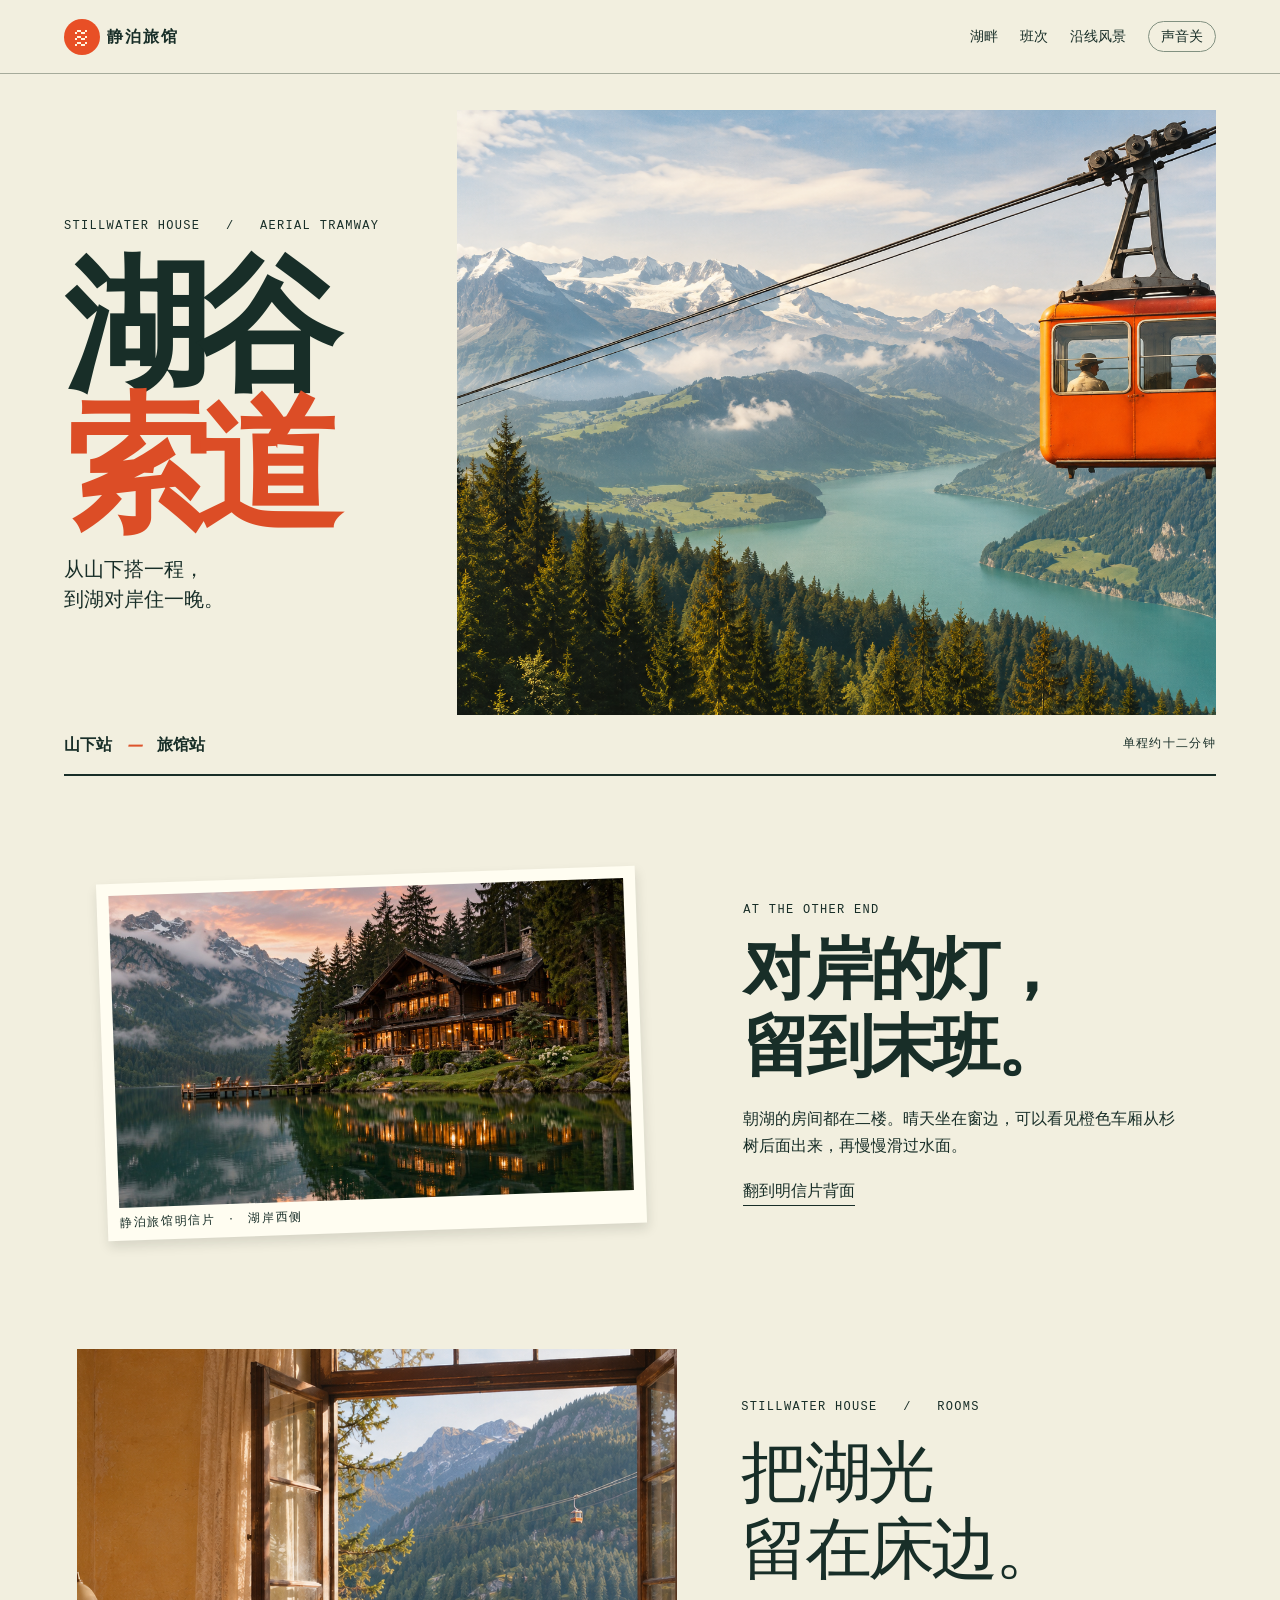
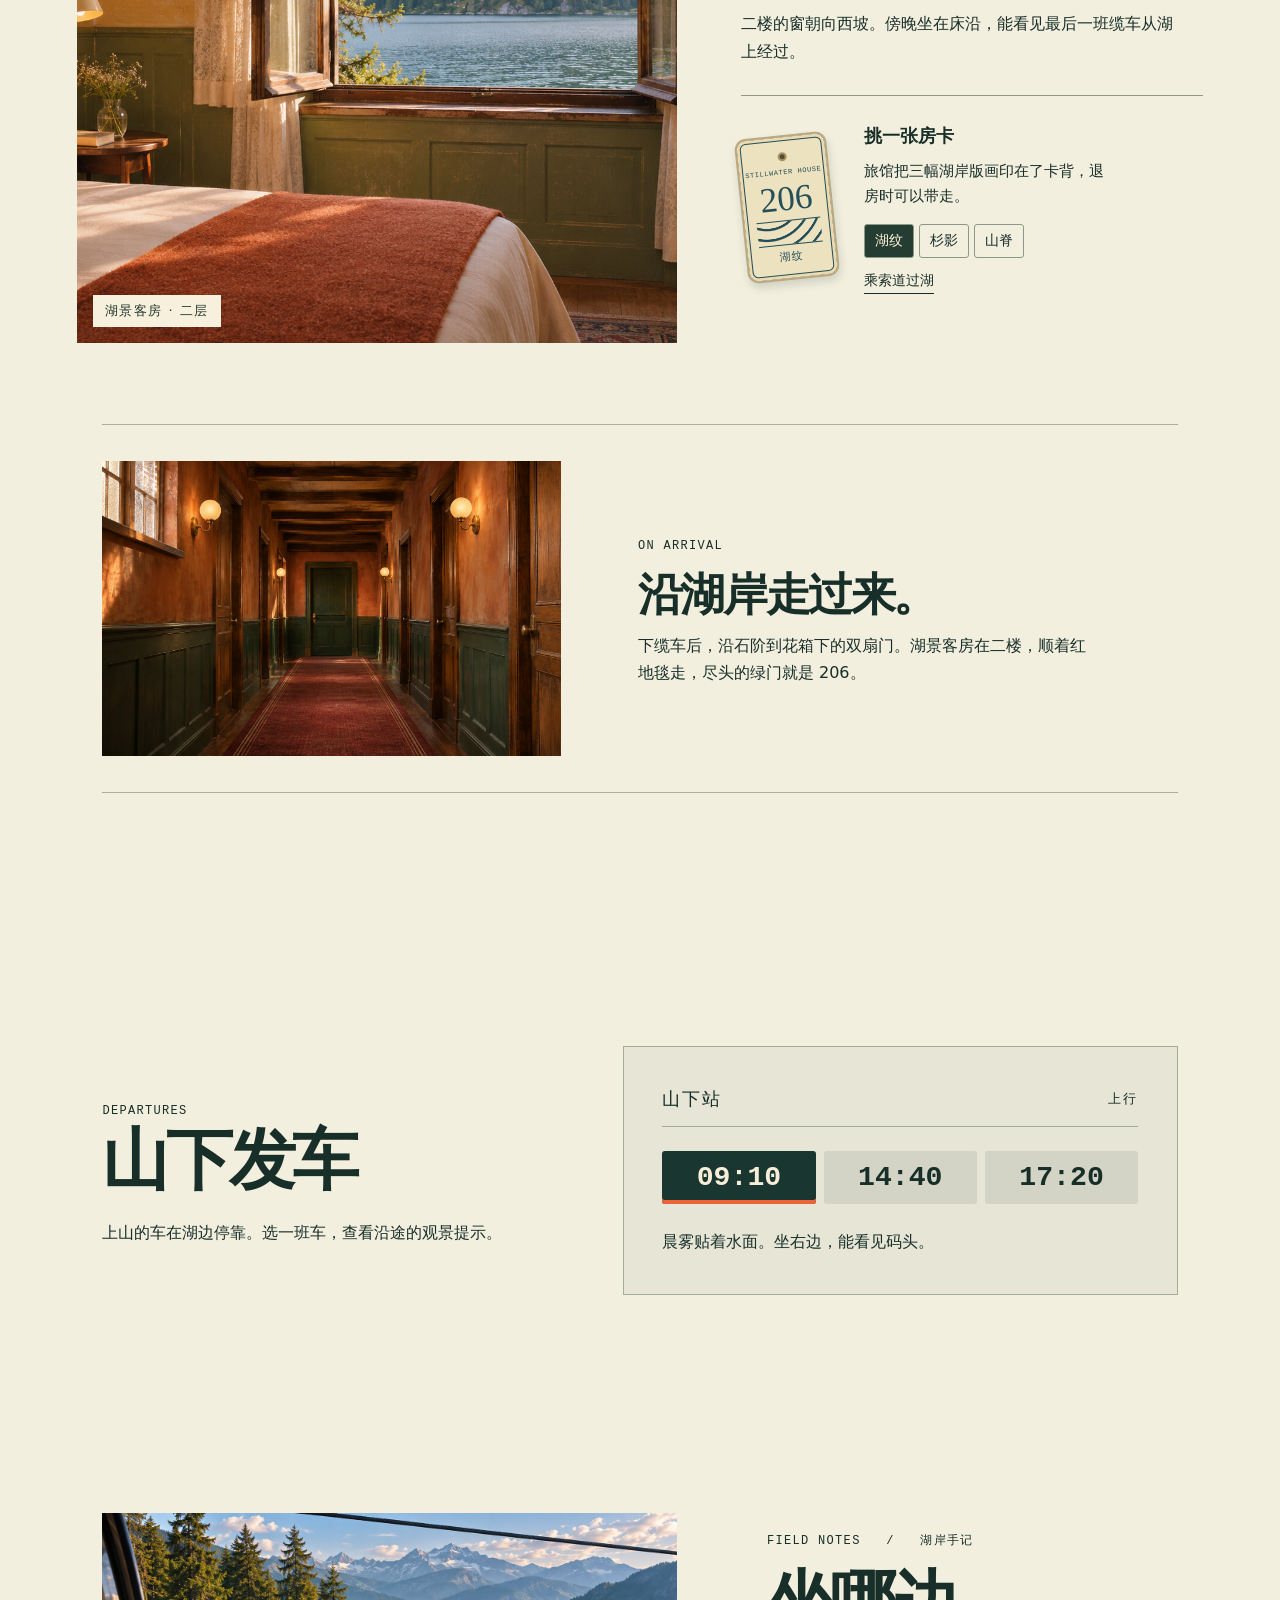
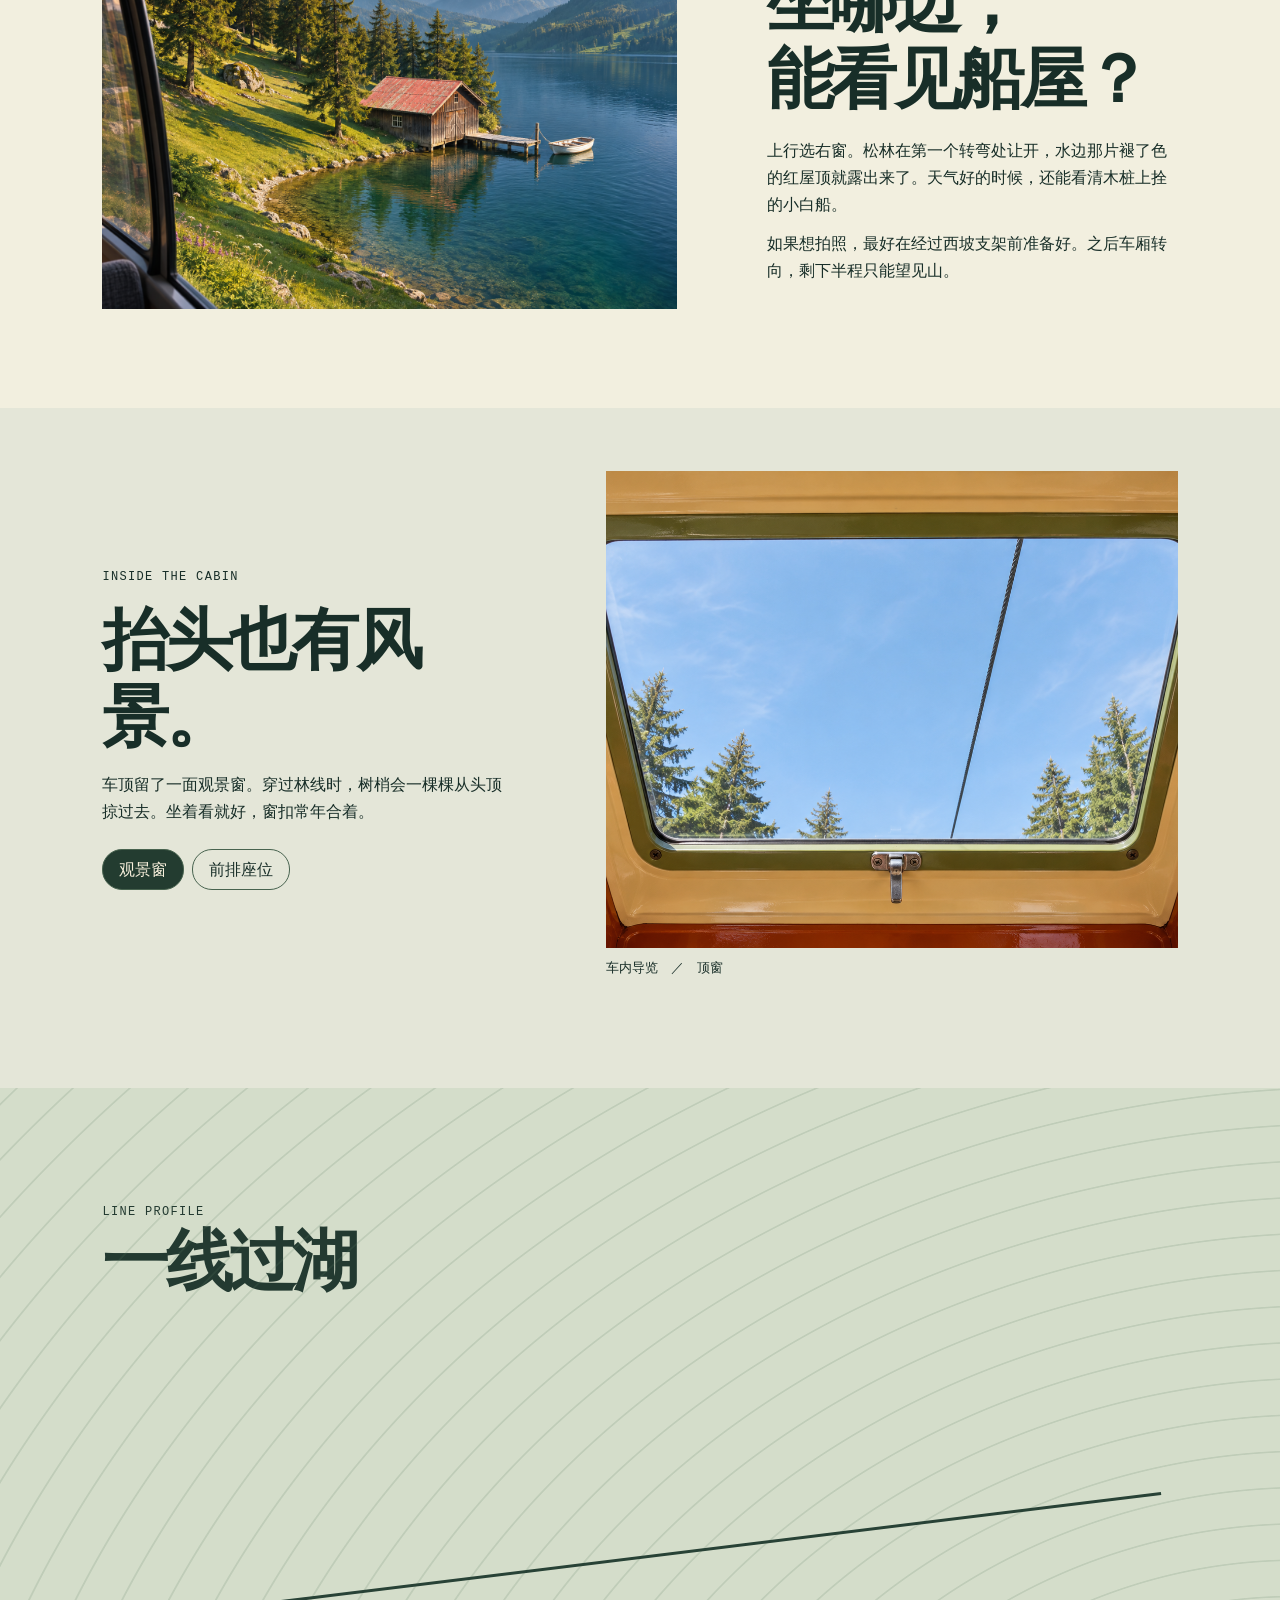
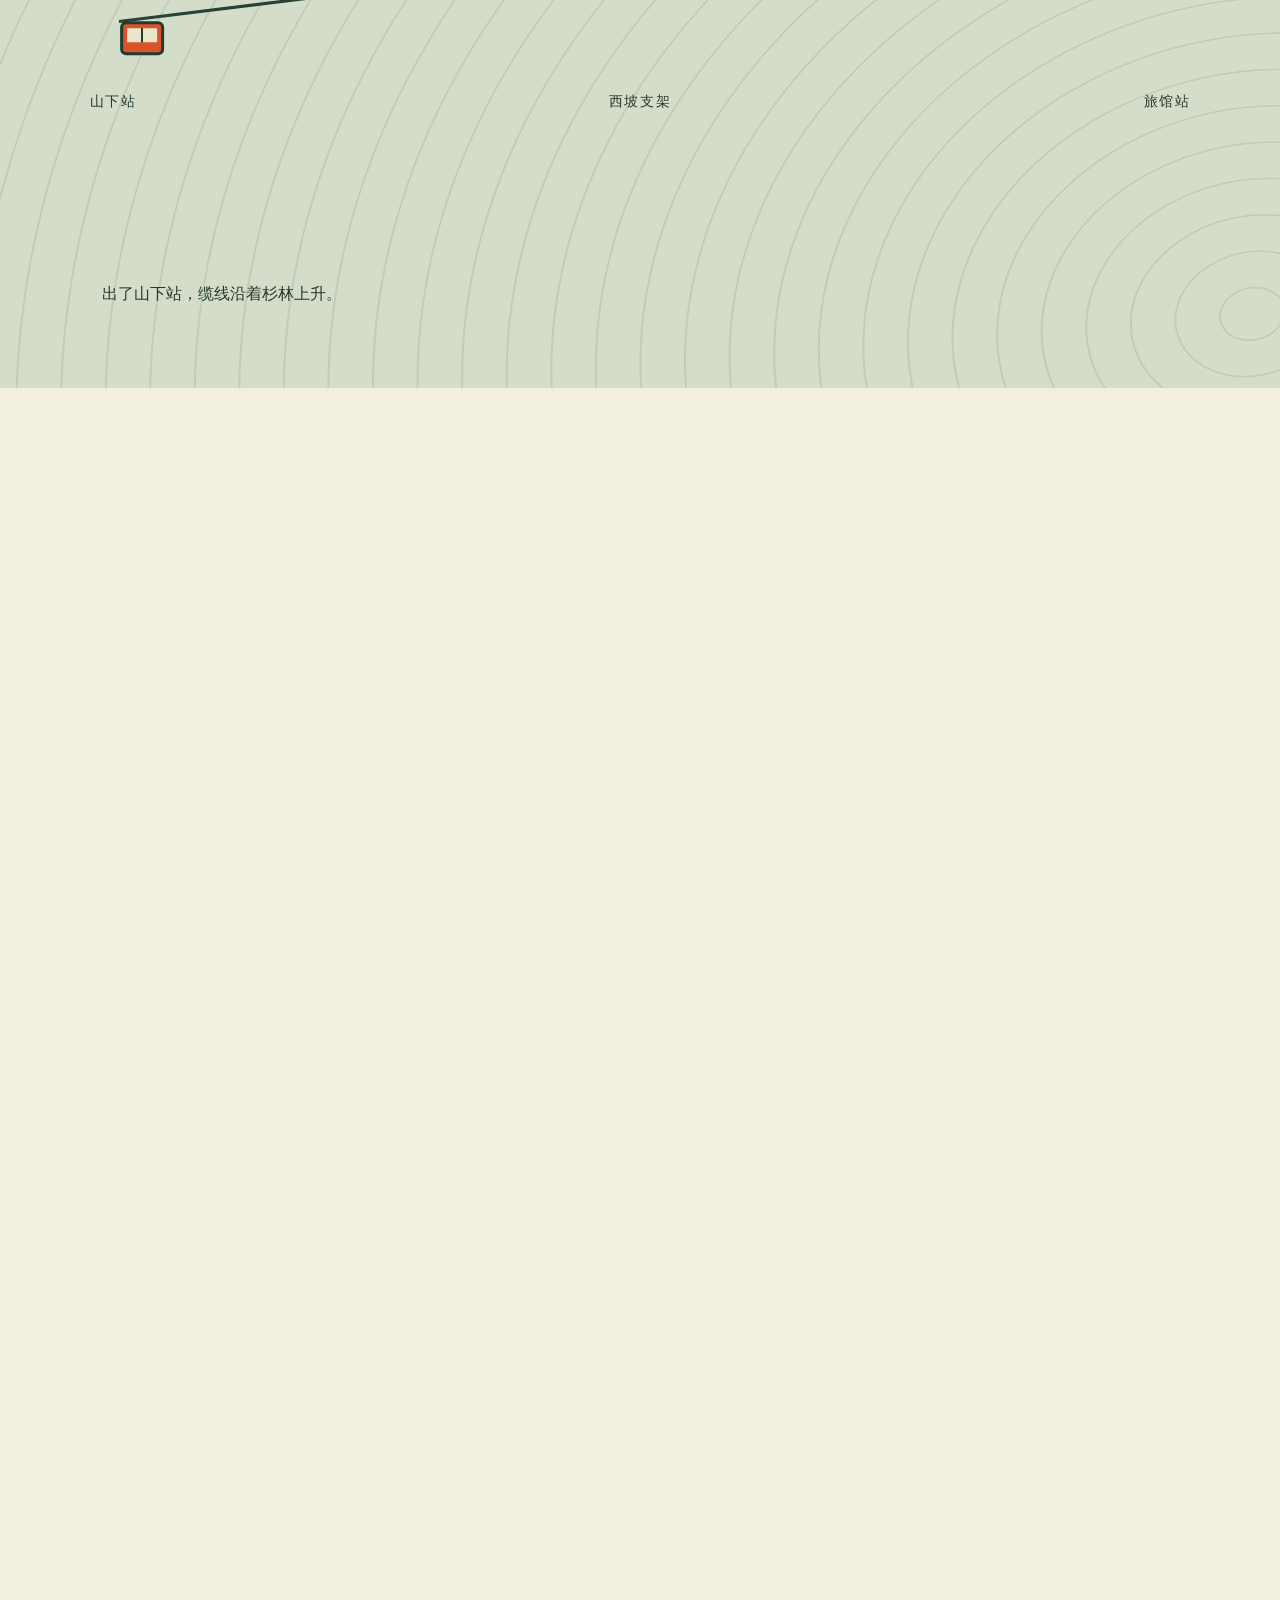
==== index.html @ c662f55e "Walk from the tram to the lakeside porch and through three versions of the lake wing" ====
<!doctype html><html lang="zh-CN"><head><meta charset="utf-8"><meta name="viewport" content="width=device-width,initial-scale=1"><meta name="theme-color" content="#f2efdf"><title>静泊旅馆 · 湖谷索道</title><link rel="stylesheet" href="tram.css?v=arrival-walk"></head><body id="top" data-print="lake">
<header><a class="logo" href="#top"><span class="mark" aria-hidden="true">≋</span> 静泊旅馆</a><nav><a href="#lakeside">湖畔</a><a href="#service">班次</a><a href="#route">沿线风景</a><button id="sound" aria-pressed="false">声音关</button></nav></header>
<main><section class="poster"><div class="postertext"><small>STILLWATER HOUSE &nbsp; / &nbsp; AERIAL TRAMWAY</small><h1>湖谷<br><i>索道</i></h1><p>从山下搭一程，<br>到湖对岸住一晚。</p></div><figure><img src="ridge.png" alt="橙色缆车越过山林和湖面"></figure><div class="posterfoot"><b>山下站 <em>—</em> 旅馆站</b><span>单程约十二分钟</span></div></section>
<section id="lakeside" class="brochure"><figure><img src="lodge.jpg" alt="湖面映着旅馆的灯光"><figcaption>静泊旅馆明信片　·　湖岸西侧</figcaption></figure><div><small>AT THE OTHER END</small><h2>对岸的灯，<br>留到末班。</h2><p>朝湖的房间都在二楼。晴天坐在窗边，可以看见橙色车厢从杉树后面出来，再慢慢滑过水面。</p><button id="turn" aria-expanded="false">翻到明信片背面</button><div id="postback" hidden>沿湖这一面共有七扇窗。最右边那一扇是楼梯间，整夜亮灯。</div></div></section><section class="rooms" id="rooms" aria-labelledby="room-title">
  <div class="room-plate"><img src="lake-room.png" loading="lazy" width="1672" height="941" alt="二楼湖景客房，床边一盏铜灯，窗外正好能看见索道"><div class="plate-credit">湖景客房 · 二层</div></div>
  <div class="room-leaf"><small>STILLWATER HOUSE &nbsp; / &nbsp; ROOMS</small><h2 id="room-title">把湖光<br>留在床边。</h2>
  <p>二楼的窗朝向西坡。傍晚坐在床沿，能看见最后一班缆车从湖上经过。</p>
  <div class="key-sampler"><div class="room-key" aria-hidden="true"><i class="eyelet"></i><span>STILLWATER HOUSE</span><b>206</b><i class="key-print"></i><em data-key-name>湖纹</em></div><div class="key-controls"><h3>挑一张房卡</h3><p>旅馆把三幅湖岸版画印在了卡背，退房时可以带走。</p>
  <div class="print-picks" role="group" aria-label="房卡版画"><button data-print="lake" aria-pressed="true">湖纹</button><button data-print="pine" aria-pressed="false">杉影</button><button data-print="ridge" aria-pressed="false">山脊</button></div><a class="ride-again" href="#route">乘索道过湖</a></div></div></div>
</section>
<aside class="arrival-guide" aria-label="抵达指引"><figure><img src="landing-day.png" width="1672" height="941" alt="湖翼二层的红地毯与走廊尽头的绿门" loading="lazy"></figure><div><small>ON ARRIVAL</small><h2>沿湖岸走过来。</h2><p>下缆车后，沿石阶到花箱下的双扇门。湖景客房在二楼，顺着红地毯走，尽头的绿门就是 206。</p></div></aside><section class="service" id="service"><div class="sectiontitle"><small>DEPARTURES</small><h2>山下发车</h2><p>上山的车在湖边停靠。选一班车，查看沿途的观景提示。</p></div><div class="board"><div class="boardtop">山下站 <span>上行</span></div><div class="times" role="group" aria-label="班次"><button aria-pressed="true">09:10</button><button aria-pressed="false">14:40</button><button aria-pressed="false">17:20</button></div><p id="weather" aria-live="polite">晨雾贴着水面。坐右边，能看见码头。</p></div></section>
<section class="fieldguide"><div class="guidepic"><img src="boathouse.png" alt="红顶船屋旁拴着一条白色划艇"></div><div><small>FIELD NOTES &nbsp; / &nbsp; 湖岸手记</small><h2>坐哪边，<br>能看见船屋？</h2><p>上行选右窗。松林在第一个转弯处让开，水边那片褪了色的红屋顶就露出来了。天气好的时候，还能看清木桩上拴的小白船。</p><p>如果想拍照，最好在经过西坡支架前准备好。之后车厢转向，剩下半程只能望见山。</p></div></section><section class="seat-guide" aria-labelledby="seat-title"><div class="seat-copy"><small>INSIDE THE CABIN</small><h2 id="seat-title">抬头也有风景。</h2><p>车顶留了一面观景窗。穿过林线时，树梢会一棵棵从头顶掠过去。坐着看就好，窗扣常年合着。</p><div class="seat-picks" role="group" aria-label="车厢视角"><button type="button" aria-pressed="true">观景窗</button><button type="button" aria-pressed="false">前排座位</button></div></div><figure><img id="seat-view" src="skylight.png" alt="从座位仰望观景窗，窗外是天光与树梢"><figcaption id="seat-caption">车内导览　／　顶窗</figcaption></figure></section><div class="journey" id="route"><div class="journey-stage"><section class="map"><div class="mapscreen"><div class="maptitle"><small>LINE PROFILE</small><h2>一线过湖</h2></div><div class="contours" aria-hidden="true"></div><div class="track" aria-hidden="true"><b class="car"><i></i></b><b class="car echo"><i></i></b></div><div class="stops"><span>山下站</span><span>西坡支架</span><span>旅馆站</span></div><p id="map-note">出了山下站，缆线沿着杉林上升。</p></div></section>
<section class="ride"><div class="ride-screen"><div class="ride-image"></div><div class="pane-lake" aria-hidden="true"></div><div class="ride-border"></div><div class="label"><small id="ride-en">WEST SLOPE</small><p id="ride-cn">西坡 · 车窗朝北</p></div></div></section>
<section class="shorepass"><div class="shore-screen"><div class="shore-photo"></div><div class="pillar" aria-hidden="true"></div><div class="window-edge"></div><div class="label"><small id="shore-marker">WEST PYLON　/　西坡支架</small><p id="shore-label">右窗 · 湖岸</p></div></div></section><section class="listening"><div class="listening-screen"><div class="trees-above"></div><div class="cable-shade"></div><div class="pass-omen" aria-hidden="true"></div><div class="label"><small>BETWEEN TOWERS</small><p id="interval">两座支架之间</p></div></div></section><section class="crossing"><div class="platform-screen"><div class="platform-image"></div><div class="other-board" aria-hidden="true"><strong>山下发车</strong><div>09:10　14:40　17:20</div><i id="other-time">09:10</i></div><div class="far-key"><div class="room-key" aria-hidden="true"><i class="eyelet"></i><span>STILLWATER HOUSE</span><b>206</b><i class="key-print"></i><em data-key-name>湖纹</em></div></div><div class="label"><small>PASSING LOOP</small><p id="station-note">对向车在这里交会。</p></div></div></section>
<section class="finale"><div class="final-screen"><div class="far"></div><div class="near"></div><div class="outside" role="img" aria-label="漆黑湖面上方，有一张倒悬的脸紧贴在车窗外"></div><div class="night-hatch" aria-hidden="true"><i class="catch-tab"></i></div><div class="roof" role="img" aria-label="车顶舱口上压着一张脸，手指已经穿过通风缝"></div><div class="threshold" role="img" aria-label="车厢内侧，最后一盏灯照亮了近处的人影"></div><div class="station-omen" aria-hidden="true"><i></i><i></i></div><div class="return-stub" aria-hidden="true">山下站　—　旅馆站<br><b id="stub-time">09:10</b></div><div class="doors" aria-hidden="true"><i></i><i></i></div><div class="label"><small id="end-en">TERMINUS</small><p id="end-cn">旅馆站</p></div></div></section><section class="arrival" aria-label="下缆车，沿湖岸到旅馆"><div class="arrival-screen">
  <div class="shore-lodge" aria-hidden="true"></div><div class="porch-close" aria-hidden="true"></div>
  <div class="label"><small>STILLWATER HOUSE</small><p id="arrival-caption">湖岸步道</p></div>
</div></section>
<section class="landing" aria-label="二楼湖翼走廊"><div class="landing-screen">
  <div class="landing-view" role="img" aria-label="沿着红色地毯走向尽头的绿门"><div class="hall-lit"></div><div class="hall-late"></div></div>
  <div class="hall-shade" aria-hidden="true"></div><div class="hall-credit"><small>LAKE WING</small><p>二层 · 湖翼</p></div>
</div></section><section class="guestroom" aria-label="二楼湖景客房"><div class="room-screen">
 <div class="room-take" role="img" aria-label="住客视角下的二楼客房"><div class="lamplight"></div><div class="nightprint"></div></div>
 <div class="room-dark" aria-hidden="true"></div><div class="room-door" aria-hidden="true"></div>
 <div class="night-credit"><small>STILLWATER HOUSE &nbsp; / &nbsp; 206</small><p id="night-line">湖景客房 · 二层</p><a class="replay-key" href="#rooms">换一张房卡</a><a id="back" href="#top">回到山下站</a></div></div></section></div></div>
</main><footer><span>静泊旅馆　/　湖谷索道</span><a href="#service">查看班次</a></footer><script src="tram.js?v=arrival-walk"></script></body></html>
---- tram.css ----
*{box-sizing:border-box}html{scroll-behavior:smooth}body{margin:0;background:#f2efdf;color:#182e28;font:16px/1.7 "Microsoft YaHei",system-ui,sans-serif}a,button{color:inherit;font:inherit}a{text-decoration:none}button{cursor:pointer}a:focus-visible,button:focus-visible{outline:3px solid #e95624;outline-offset:4px}header,nav,.posterfoot,.boardtop,.stops,footer{display:flex;align-items:center;justify-content:space-between}header{height:74px;padding:0 5vw;border-bottom:1px solid #a6ab9b}.logo{font-weight:800;letter-spacing:.12em}.mark{display:inline-grid;place-items:center;background:#e84f26;color:#fff3de;width:36px;height:36px;border-radius:50%;font:32px/1 Georgia;vertical-align:middle}nav{gap:22px;font-size:14px}nav button{border:1px solid #829181;background:none;border-radius:18px;padding:3px 12px}.poster{margin:0 5vw;display:grid;grid-template-columns:.88fr 1.7fr;grid-template-rows:1fr auto;min-height:78svh;padding-top:4vh}.postertext{align-self:center;padding:20px 0}.poster small,small,.boardtop,.posterfoot span,.stops{font:12px/1.6 monospace;letter-spacing:.11em}h1,h2,p,figure{margin:0}.poster h1{font-size:clamp(72px,min(11.3vw,17vh),190px);font-weight:900;letter-spacing:-.09em;line-height:.96;margin:.14em 0}.poster h1 i{font-style:normal;color:#dc4d26}.postertext p{font-size:clamp(16px,1.6vw,27px);line-height:1.45}.poster figure{overflow:hidden;min-height:48svh}.poster img{width:100%;height:100%;object-fit:cover;display:block}.posterfoot{grid-column:1/-1;padding:16px 0;border-bottom:2px solid}.posterfoot em{color:#dd542c;padding:0 9px}.service{padding:12vh 8vw;min-height:70svh;display:grid;grid-template-columns:1fr 1.25fr;align-items:center;gap:6vw}h2{font-size:clamp(38px,5.2vw,82px);line-height:1.16;letter-spacing:-.055em}.sectiontitle p{max-width:26em;margin-top:20px}.board{border:1px solid #a2ad9b;background:#e6e5d6;padding:clamp(20px,3vw,50px)}.boardtop{font-size:18px;border-bottom:1px solid #a2ad9b;padding-bottom:12px}.boardtop span{font-size:13px}.times{display:flex;gap:8px;margin:24px 0}.times button{background:#d3d4c5;border:0;border-radius:3px;font:600 clamp(17px,2.2vw,34px) monospace;padding:11px 4px;flex:1}.times button[aria-pressed=true]{background:#193630;color:#f8edd7;box-shadow:inset 0 -4px #eb6538}.map,.ride,.crossing,.finale{position:relative}.map{height:245svh;background:#cdd9c6}.ride{height:320svh}.crossing{height:300svh}.finale{height:320svh}.mapscreen,.ride-screen,.platform-screen,.final-screen{position:sticky;top:0;height:100svh;overflow:hidden;isolation:isolate}.mapscreen{background:#d4ddca;color:#233a31}.maptitle{position:absolute;top:12%;left:8%}.contours{position:absolute;inset:-30%;background:repeating-radial-gradient(ellipse at 75% 85%,transparent 0 31px,#5c7d622c 32px 33px,transparent 34px 45px);transform:rotate(-13deg)}.track{position:absolute;left:9%;right:9%;height:3px;background:#284236;top:52%;transform:rotate(-7deg)}.car{position:absolute;top:4px;left:var(--travel,0%);width:44px;height:34px;background:#da532c;border:3px solid #233a31;border-radius:6px;transform:translateX(-50%) rotate(7deg)}.car:before{content:"";position:absolute;inset:4px 4px 10px;background:linear-gradient(90deg,#eae6ca 46%,#233a31 47% 53%,#eae6ca 54%)}.stops{position:absolute;left:7%;right:7%;top:67%;font-size:14px}.mapscreen>p{position:absolute;bottom:9%;left:8%}.ride-screen,.platform-screen,.final-screen{background:#0c100f;color:#f7f0da}.ride-image,.platform-image,.far,.near,.ride-border,.doors{position:absolute;inset:0;background-position:center;background-size:cover}.ride-image{background-image:url(cabin.png);transform:scale(var(--zoom,1));filter:brightness(var(--light,1))}.ride-border{border:solid #d4ddca;border-width:var(--rim,5vw)}.platform-image,.far{background-image:url(platform.png);transform:scale(var(--zoom,1))}.label{position:absolute;z-index:3;left:7vw;bottom:9svh;max-width:85vw;padding:10px 18px;background:#101814b5;border-left:3px solid #e26036}.label p{font-size:clamp(19px,2.8vw,40px);line-height:1.45}.other-board{position:absolute;top:50%;left:50%;transform:translate(-50%,-50%) perspective(400px) rotateY(-9deg) scale(var(--boardscale,.7));background:#cbd0b5;color:#24392e;width:clamp(108px,15vw,220px);padding:10px;font-family:monospace;opacity:var(--ghost,0);mix-blend-mode:screen}.other-board strong{font-size:1.25em}.other-board div{font-size:10px;border-top:1px solid}.other-board i{background:#233c30;color:#ece1c5;padding:2px 6px;font-style:normal}.near{background-image:url(passenger.png);background-position:64% center;opacity:var(--near,0);transform:scale(var(--lean,1))}.doors{pointer-events:none;display:flex;justify-content:space-between}.doors i{height:100%;width:50%;background:linear-gradient(90deg,#171f1d,#343a33 75%,#191f1c);border:2px solid #151a17;transform:translateX(calc(-100% * var(--open,1)))}.doors i+i{transform:translateX(calc(100% * var(--open,1)))}#back{display:inline-block;margin-top:10px;font-size:14px;border-bottom:1px solid}footer{padding:22px 6vw;font-size:14px}@media(max-width:680px){header{padding:0 5vw;height:60px}nav{gap:10px;font-size:13px}.logo{letter-spacing:0}.poster{grid-template-columns:1fr;min-height:auto}.postertext{padding:5px 0 18px}.poster h1{font-size:19vw}.poster h1 br,.postertext p br{display:none}.poster figure{height:46svh;min-height:0}.poster img{object-position:65% center}.service{grid-template-columns:1fr;padding:9vh 6vw;gap:24px}.posterfoot span{letter-spacing:0}.maptitle{top:16%}.ride-image{background-position:50% center}.near{background-position:68% center}}@media(prefers-reduced-motion:reduce){html{scroll-behavior:auto}.ride-image,.platform-image,.far,.near{transform:none}.map,.ride,.crossing,.finale{height:180svh}}
.brochure{display:grid;grid-template-columns:1.24fr 1fr;align-items:center;gap:8vw;padding:11vh 8vw 3vh}.brochure figure{background:#fffdf1;padding:12px 12px 8px;transform:rotate(-2deg);box-shadow:1px 6px 12px #14231920}.brochure img{display:block;width:100%;aspect-ratio:1.65;object-fit:cover}.brochure figcaption{font-size:12px;letter-spacing:.14em;margin-top:5px}.brochure h2{margin:10px 0 20px}.brochure p{max-width:29em}.brochure button{margin:18px 0 8px;background:none;border:0;border-bottom:1px solid;padding:0}.brochure #postback{padding:.8em 1.1em;background:#e5e4cf;color:#354437;border-left:2px solid #cf5c36;font:16px/1.8 Georgia,SimSun,serif}.track .echo{opacity:var(--echo,0);left:var(--echo-x,95%);background:#48524d;top:-38px}.pane-lake,.outside{position:absolute;inset:0;background-size:cover;background-position:center;pointer-events:none}.pane-lake{background-image:url(lodge.jpg);opacity:var(--lake,0);mask-image:linear-gradient(90deg,transparent 14%,#000 40%,#000 63%,transparent 87%);mix-blend-mode:screen;transform:scaleX(-1)}.outside{background-image:linear-gradient(0deg,#070a0a55,transparent 40%),url(outside.png);background-position:65% 46%;opacity:var(--outside,0);transform:scale(var(--outside-scale,1));transform-origin:72% 36%}.return-stub{position:absolute;left:18%;top:54%;background:#d4d0b8;color:#293a33;font:11px/1.6 monospace;letter-spacing:.09em;padding:5px 9px;opacity:var(--stub,0);transform:perspective(240px) rotateY(24deg) rotate(-9deg);mix-blend-mode:screen}.return-stub b{font:22px monospace}.finale{height:440svh}.finale .label{opacity:var(--label,1)}@media(max-width:680px){.brochure{grid-template-columns:1fr;padding:9vh 7vw 0;gap:28px}nav{gap:8px}.logo{font-size:14px}.return-stub{left:6%}}@media(prefers-reduced-motion:reduce){.outside,.pane-lake{transform:none}.finale{height:250svh}}
.fieldguide{display:grid;grid-template-columns:1.4fr 1fr;gap:7vw;align-items:center;padding:3vh 8vw 11vh}.guidepic img{display:block;width:100%;aspect-ratio:1.45;object-fit:cover}.fieldguide h2{margin:12px 0 18px}.fieldguide p{max-width:29em;margin:12px 0}.shorepass{height:425svh}.shore-screen{position:sticky;top:0;height:100svh;overflow:hidden;background:#172423;color:#f4f0dd}.shore-photo,.window-edge,.roof{position:absolute;inset:0}.shore-photo{inset:-4%;background:url(boathouse.png) 58% center/cover;transform:translateX(var(--drift,0%)) scale(1.04);filter:brightness(var(--shore-light,.8)) saturate(var(--shore-color,.75))}.window-edge{pointer-events:none;box-shadow:inset 0 4vh 6vh #05100ea6,inset 0 -4vh 6vh #05100e8a}.pillar{position:absolute;top:-8%;bottom:-8%;left:0;width:22%;background:linear-gradient(90deg,#17221f,#2d3932 14%,#0e1916 88%);transform:translateX(var(--pillar,-120%)) skew(-5deg)}.roof{background:linear-gradient(0deg,#0807074d,transparent 37%),url(roofglass.png) 66% center/cover;opacity:var(--roof,0);transform:scale(var(--roof-scale,1));pointer-events:none}.finale{height:580svh}.return-stub{opacity:calc(var(--stub,0) * (1 - var(--roof,0)))}@media(max-width:680px){.fieldguide{grid-template-columns:1fr;padding:4vh 7vw 10vh;gap:20px}.guidepic img{aspect-ratio:1.7}.shore-photo{background-position:63% center}}@media(prefers-reduced-motion:reduce){.shorepass,.finale{height:270svh}.pillar{display:none}.roof,.shore-photo{transform:none}}

.seat-guide{display:grid;grid-template-columns:.84fr 1.16fr;gap:7vw;align-items:center;padding:7vh 8vw 12vh;background:#e4e6d8}.seat-guide h2{margin:14px 0}.seat-guide p{max-width:26em}.seat-guide img{display:block;width:100%;height:clamp(270px,53vh,580px);object-fit:cover}.seat-guide figcaption{font:13px/1.7 monospace;padding-top:10px}.seat-picks{display:flex;gap:8px;margin-top:24px}.seat-picks button{border:1px solid #48634f;background:transparent;border-radius:20px;padding:6px 16px}.seat-picks [aria-pressed=true]{background:#233c30;color:#f7efdb}
.listening{position:relative;height:310svh;background:#171d1c;color:#eee9d5}.listening-screen{height:100svh;position:sticky;top:0;overflow:hidden;isolation:isolate}.trees-above,.night-hatch{position:absolute;inset:0;background:url(skylight.png) center/cover}.trees-above{transform:scale(var(--tilt,1));filter:brightness(var(--ambient,.83)) saturate(var(--tint,.9))}.cable-shade{position:absolute;inset:-15%;pointer-events:none;background:linear-gradient(98deg,transparent 39%,#151e1b8a 48%,#18221d80 52%,transparent 62%);transform:translateX(var(--sweep,-90%))}.night-hatch{filter:brightness(.31) saturate(.36);opacity:var(--ceiling,0);transform:scale(1.1)}.catch-tab{position:absolute;left:50%;bottom:18%;height:7px;width:42px;border-radius:4px;background:linear-gradient(#fff3c4,#605f53,#adab96);box-shadow:0 3px 2px #151511;transform-origin:4px 4px;transform:rotate(var(--turn,0deg))}.finale{height:640svh}.finale .label small{letter-spacing:.15em}@media(max-width:680px){.seat-guide{grid-template-columns:1fr;gap:22px;padding:7vh 7vw}.seat-guide img{height:40svh}.listening{height:275svh}}@media(prefers-reduced-motion:reduce){.trees-above,.night-hatch{transform:none}.cable-shade{display:none}.listening{height:180svh}.finale{height:300svh}}
.journey.running {height:var(--journey-length);position:relative}
.running .journey-stage {position:sticky;top:0;height:100svh;isolation:isolate;overflow:hidden;background:#17211e}
.running .journey-stage>section {position:absolute;inset:0;height:100%;opacity:var(--blend,0);visibility:hidden;pointer-events:none}
.running .journey-stage>section[data-visible] {visibility:visible}
.running .journey-stage>section:not([inert]) {pointer-events:auto}
.running .journey-stage>section>div:first-child {position:relative;top:auto;height:100%}
.running .label {opacity:var(--caption,1);background:linear-gradient(90deg,#111a16df,#10181459);border-left:2px solid #ac7956}
.running .ride-border {border-width:var(--rim,5vw);box-shadow:inset 0 0 6vw #16231b40}
.running .shore-screen .label,.running .listening-screen .label {background:#10161291}
.running .finale .label {background:none;border:0;text-shadow:0 1px 5px #000,0 0 14px #000;padding:0}
.running .finale .label p {font-size:clamp(17px,2vw,30px);letter-spacing:.08em}
.threshold {position:absolute;inset:0;pointer-events:none;background:#101112 url(threshold.png) 50% 48%/cover no-repeat;opacity:var(--inside,0);transform:scale(var(--inside-scale,1));transform-origin:50% 40%}
.running .finale .doors {background:radial-gradient(ellipse at center,transparent 38%,rgb(0 0 0 / var(--edge,0)) 97%)}
.running #back {visibility:hidden}
.running .arrived #back {visibility:visible}
footer {background:#141a17;color:#d3d1bf;border-top:1px solid #343b35}
@media(prefers-reduced-motion:reduce){.journey.running{height:1250svh}.threshold{transform:none}}

/* Lake wing photographic spread and printed room cards */
.rooms {display:grid;grid-template-columns:minmax(0,1.3fr) minmax(0,1fr);align-items:center;gap:clamp(28px,5vw,100px);padding:10vh 6vw 7vh}
.room-plate {position:relative;isolation:isolate;overflow:hidden}
.room-plate img {display:block;width:100%;height:clamp(360px,66svh,750px);object-fit:cover;object-position:57% center}
.plate-credit {position:absolute;bottom:16px;left:16px;padding:5px 12px;background:#f6f0dd;color:#25372f;font-size:.8rem;letter-spacing:.12em}
.room-leaf h2 {margin:16px 0 22px;font-weight:530;font-family:"Songti SC","Noto Serif CJK SC",SimSun,serif}
.room-leaf>p {max-width:27em}
.key-sampler {display:flex;align-items:center;gap:clamp(14px,2.4vw,50px);margin-top:30px;padding:25px 0 8px;border-top:1px solid #8e9a83}
.key-controls h3 {margin:0;font-size:1.12rem}.key-controls>p {margin:.4rem 0 1rem;max-width:17em;font-size:.92rem}
.print-picks {display:flex;gap:5px;flex-wrap:wrap}.print-picks button {border:1px solid #8c9988;background:transparent;border-radius:3px;padding:4px 10px;font-size:.88rem}
.print-picks [aria-pressed=true] {background:#253c32;color:#fff4d8}
body {--key-ink:#244e59;--key-art:repeating-radial-gradient(ellipse at 20% -140%,transparent 0 5px,currentColor 5.5px 7px,transparent 8px 10px)}
body[data-print=pine] {--key-ink:#31533c;--key-art:repeating-conic-gradient(from 45deg at 50% 84%,currentColor 0 42deg,transparent 43deg 88deg,currentColor 89deg 91deg,transparent 92deg 360deg) 0 0 / 16px 13px}
body[data-print=ridge] {--key-ink:#873e2b;--key-art:repeating-linear-gradient(142deg,transparent 0 5px,currentColor 6px 8px,transparent 9px 13px)}
.room-key {width:92px;height:145px;flex:none;position:relative;display:flex;flex-direction:column;align-items:center;justify-content:center;gap:4px;border-radius:11px;background:#ece2bf;color:var(--key-ink);border:2px solid #b9a881;box-shadow:inset 0 0 0 3px #e9dab1,inset 0 0 0 4px currentColor,1px 5px 8px #25362b29;transform:rotate(-6deg);font-family:Georgia,serif;line-height:1}
.eyelet {width:9px;height:9px;border-radius:100%;background:#514c3d;border:2px solid #aa925f}
.room-key span {margin-top:3px;font:7px/1.2 monospace;letter-spacing:.08em}
.room-key b {font-size:35px;font-weight:normal}.room-key em {font:11px/1.3 SimSun,serif;letter-spacing:.18em}
.key-print {width:73%;height:25px;color:var(--key-ink);background:var(--key-art);border-block:1px solid currentColor}
.far-key {position:absolute;top:30%;left:65%;width:92px;transform-origin:50% 0;transform:perspective(360px) rotateY(-21deg) rotate(var(--sway,0deg)) scale(var(--card-size,.4));opacity:var(--key-glint,0);filter:brightness(.86) saturate(.72);pointer-events:none}
.far-key:before {content:"";position:absolute;bottom:96%;left:49%;width:2px;height:90px;background:#9e9a80}
.other-board {opacity:calc(var(--ghost,0) * .55)}
.guestroom {background:#090a09;color:#f2e6ce;height:400svh}
.room-screen {position:sticky;height:100svh;top:0;overflow:hidden;background:#080b0a;isolation:isolate}
.room-take,.room-take>div,.room-dark,.room-door {position:absolute;inset:0;pointer-events:none}
.room-take {transform:scale(var(--approach,1));transform-origin:36% 37%}
.room-take>div {background-position:47% 45%;background-size:cover}
.lamplight {background-image:url(lake-room.png);filter:brightness(.48) saturate(.49)}
.nightprint {background-image:url(room-after-dark.png);opacity:var(--occupied,0)}
.room-dark {background:#070b0c;opacity:var(--exposure,.3)}
.room-door {background:linear-gradient(88deg,#0b0d0b 73%,#181a15 96%,#352d20 99.5%,#7f6641);right:auto;width:100%;transform:translateX(var(--ajar,-7%));box-shadow:8px 0 32px #050807b8}
.night-credit {position:absolute;left:7vw;bottom:9svh;text-shadow:0 1px 6px #060706,0 1px 13px #000;opacity:var(--credit,1)}
.night-credit p {font:clamp(18px,2.4vw,36px)/1.6 "Songti SC",SimSun,serif;letter-spacing:.13em}
.running .guestroom.arrived #back {visibility:visible}
@media(max-width:800px){.rooms{grid-template-columns:1fr;gap:22px}.room-plate img{height:auto;aspect-ratio:1.55}.room-leaf h2 br{display:none}.key-sampler{margin-top:20px}.far-key{left:63%;top:37%}.room-take>div{background-position:39% center}.room-take{transform-origin:37% 38%}}
@media(prefers-reduced-motion:reduce){.room-take,.far-key .room-key{transform:none}.room-door{display:none}.journey.running{height:1500svh}}

.ride-again,.replay-key {display:inline-block;border-bottom:1px solid currentColor;font-size:.875rem;margin-top:.7rem}
.replay-key {margin-right:1.5rem}
.running .guestroom:not(.arrived) .replay-key {visibility:hidden}
.pass-omen,.station-omen,.station-omen i {position:absolute;inset:0;pointer-events:none}
.pass-omen {opacity:var(--omen,0)}
.station-omen {opacity:var(--passage,0)}
/* The reflection climbs against gravity on the lake crossing. */
[data-print=lake] .pass-omen,[data-print=lake] .station-omen {background:linear-gradient(to bottom,transparent calc(var(--level) - 1.2%),#c1e2d374 var(--level),#163e458c calc(var(--level) + 1.2%),#05252ce6);--level:var(--waterline,90%)}
[data-print=lake] .station-omen {--level:var(--water-level,88%)}
[data-print=lake] .pass-omen:after,[data-print=lake] .station-omen:after {content:"";position:absolute;inset:var(--level) 0 -12%;background:url(boathouse.png) 48% 98% / 180% 320%;transform:scaleY(-1);opacity:.25;mix-blend-mode:screen}
[data-print=lake] .night-hatch,[data-print=lake] .roof,[data-print=lake] .near,[data-print=lake] .threshold {display:none}
[data-print=lake] .nightprint {background-image:url(tidal-window.png);clip-path:inset(var(--flood,100%) 0 0);background-position:58% center}
[data-print=lake] .room-take {transform-origin:58% 30%}
/* In the woods a shadow hangs from the roof, then lowers over the bed. */
[data-print=pine] .pass-omen {background:url(roofglass.png) 65% 18% / cover;mask-image:linear-gradient(#000a,#000c 18%,transparent 65%);transform:translateY(var(--slip,0));filter:brightness(.58) saturate(.45)}
[data-print=pine] .station-omen,[data-print=pine] .outside,[data-print=pine] .near,[data-print=pine] .threshold {display:none}
[data-print=pine] .nightprint {clip-path:inset(0 0 var(--canopy,100%) 0)}
/* A second section of the station slowly shears away and repeats inward. */
[data-print=ridge] .pass-omen {background:url(skylight.png) center/cover;clip-path:polygon(46% 0,100% 0,100% 100%,56% 100%,51% 60%,54% 52%);transform:translateX(var(--slip,0)) scale(1.16);filter:brightness(.43) sepia(.3)}
[data-print=ridge] .near,[data-print=ridge] .outside,[data-print=ridge] .threshold,[data-print=ridge] .night-hatch,[data-print=ridge] .roof {display:none}
[data-print=ridge] .station-omen i {inset:8% 14%;background:url(platform.png) center/cover;border:clamp(8px,1.5vw,26px) solid #282722;border-bottom-color:#484335;box-shadow:0 0 4vw #090b0c;transform:perspective(780px) rotateY(-12deg) rotate(-4deg) scale(var(--nested-scale,.8))}
[data-print=ridge] .station-omen i+i {inset:23% 32%;transform:perspective(780px) rotateY(8deg) rotate(6deg) scale(var(--nested-scale,.8))}
[data-print=ridge] .nightprint {background-image:url(split-corridor.png);clip-path:polygon(calc(-6% + var(--rift)) 0,100% 0,100% 100%,calc(-9% + var(--rift)) 100%,calc(-1% + var(--rift)) 66%,calc(-5% + var(--rift)) 43%);background-position:39% center}
[data-print=ridge] .arrived .nightprint {clip-path:none}
[data-print=ridge] .room-take {transform:scale(var(--approach,1)) rotate(var(--cant,0deg));transform-origin:41% 39%}
@media(max-width:800px){[data-print=lake] .room-take>div{background-position:58% center}[data-print=ridge] .room-take>div{background-position:40% center}}
@media(prefers-reduced-motion:reduce){.pass-omen,[data-print=ridge] .room-take{transform:none}body[data-print] .nightprint{clip-path:none}}

.arrival-guide{display:grid;grid-template-columns:minmax(240px,.85fr) 1fr;gap:6vw;align-items:center;margin:2vh 8vw 7vh;padding:4vh 0;border-block:1px solid #abb09b}
.arrival-guide img{display:block;width:100%;height:clamp(175px,23vw,340px);object-fit:cover}
.arrival-guide h2{font-size:clamp(30px,3.5vw,64px);margin:.25em 0}.arrival-guide p{max-width:28em}
.arrival,.landing{height:370svh;background:#0d110e;color:#f2eddf}
.arrival-screen,.landing-screen{position:sticky;top:0;height:100svh;overflow:hidden;isolation:isolate}
.shore-lodge,.porch-close,.landing-view,.landing-view>div,.hall-shade{position:absolute;inset:0;background-size:cover;background-repeat:no-repeat}
.shore-lodge{background-image:url(lodge.jpg);background-position:70% center;transform-origin:68% 48%;transform:scale(var(--shore-step,1.06));filter:brightness(.74) saturate(.79)}
.porch-close{background-image:url(porch.png);background-position:51% center;transform-origin:52% 51%;transform:scale(var(--porch-step,1));filter:brightness(var(--porch-light,.88));opacity:var(--at-door,0)}
.running .arrival .label{opacity:var(--arrival-ink,1);background:none;border:0;padding:0;text-shadow:0 1px 8px black}
.arrival .label p,.hall-credit p{font:clamp(18px,2.1vw,34px)/1.6 "Songti SC",SimSun,serif;letter-spacing:.1em}
.landing-view{transform:scale(var(--pace,1));transform-origin:50% 51%}.landing-view>div{background-position:center}
.hall-lit{background-image:url(landing-day.png);filter:brightness(var(--daylight,.69)) saturate(.76)}
.hall-late{opacity:var(--lamps,0);background-image:url(landing-water.png)}
[data-print=pine] .hall-late{background-image:url(landing-needles.png)}
[data-print=ridge] .hall-late{background-image:url(landing-fold.png)}
.hall-shade{background:radial-gradient(ellipse at 50% 51%,transparent 22%,#020509c4);opacity:var(--shadow,.25)}
.hall-credit{position:absolute;left:7vw;bottom:9svh;opacity:var(--hall-ink,0);text-shadow:0 1px 8px black}
@media(max-width:680px){.arrival-guide{grid-template-columns:1fr;gap:18px}.arrival-guide img{height:auto}.shore-lodge{background-position:74% center}}
@media(prefers-reduced-motion:reduce){.shore-lodge,.porch-close,.landing-view{transform:none}.journey.running{height:1750svh}}
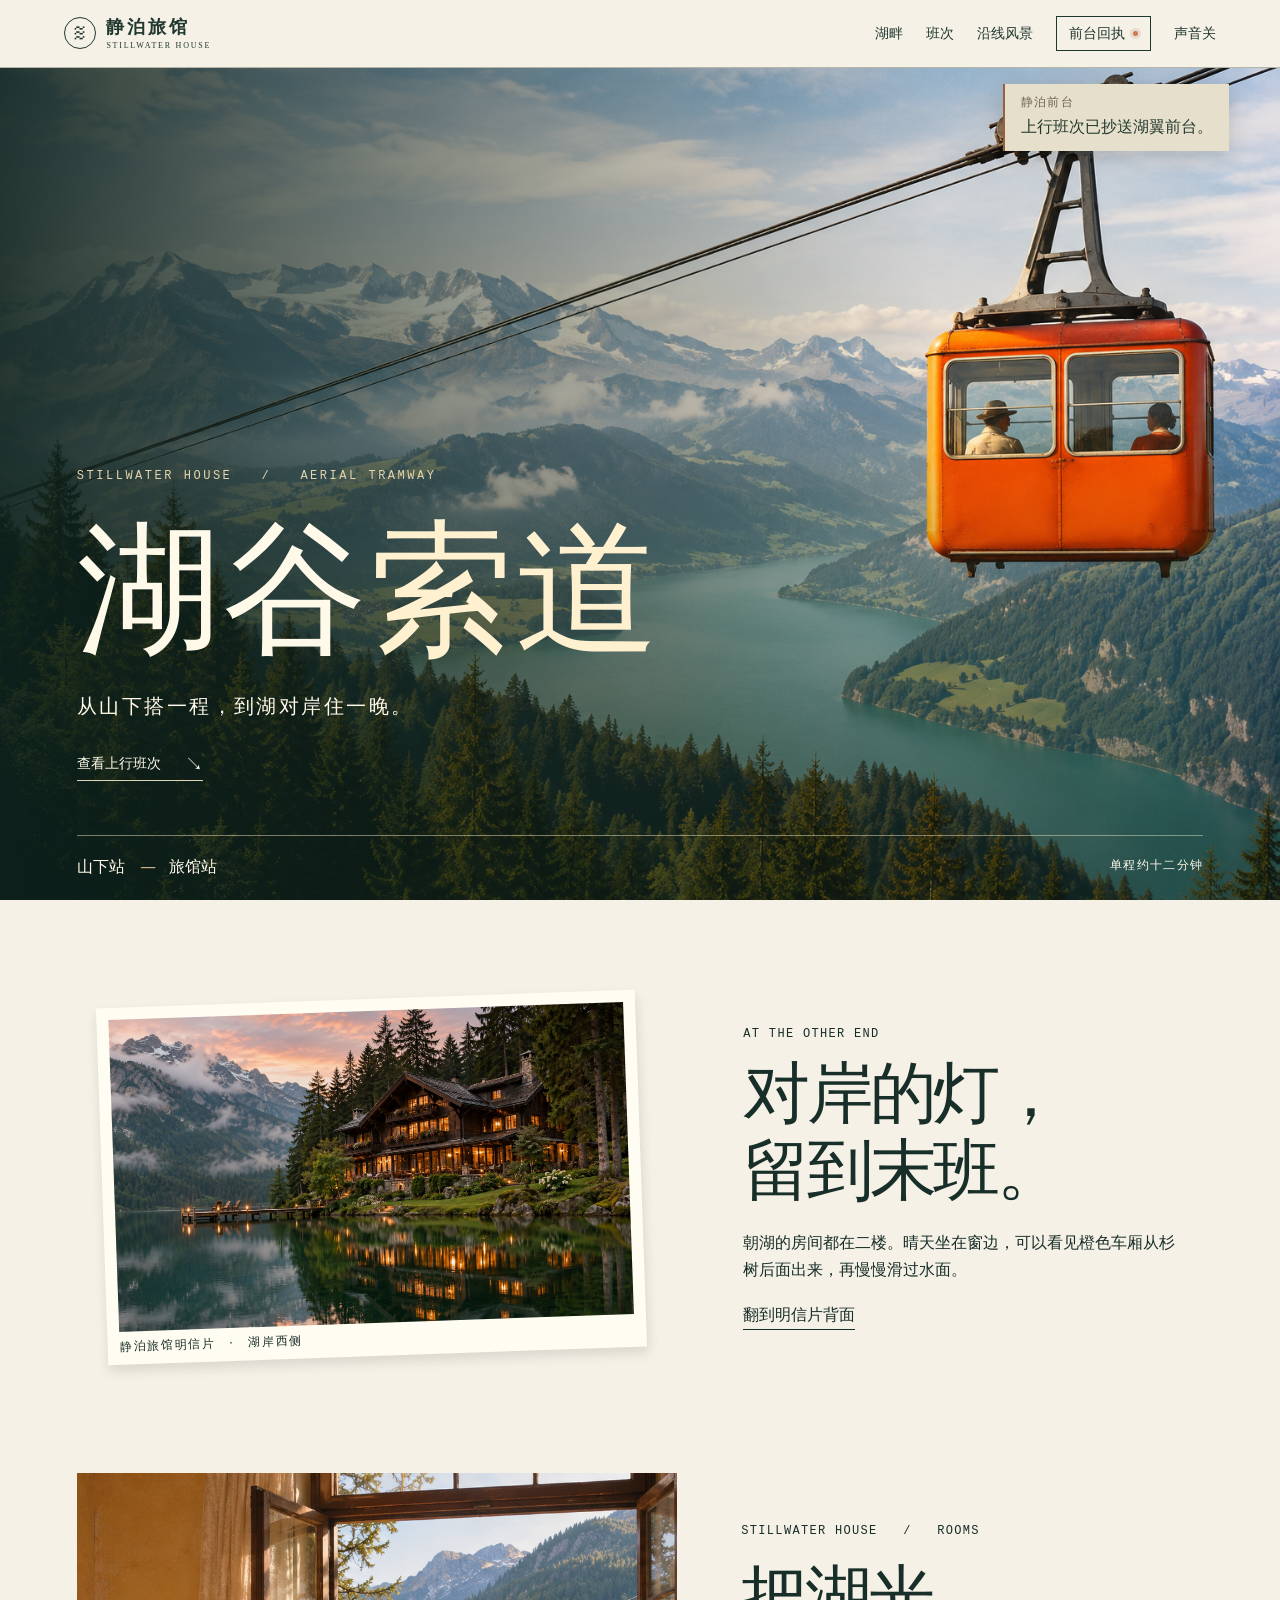
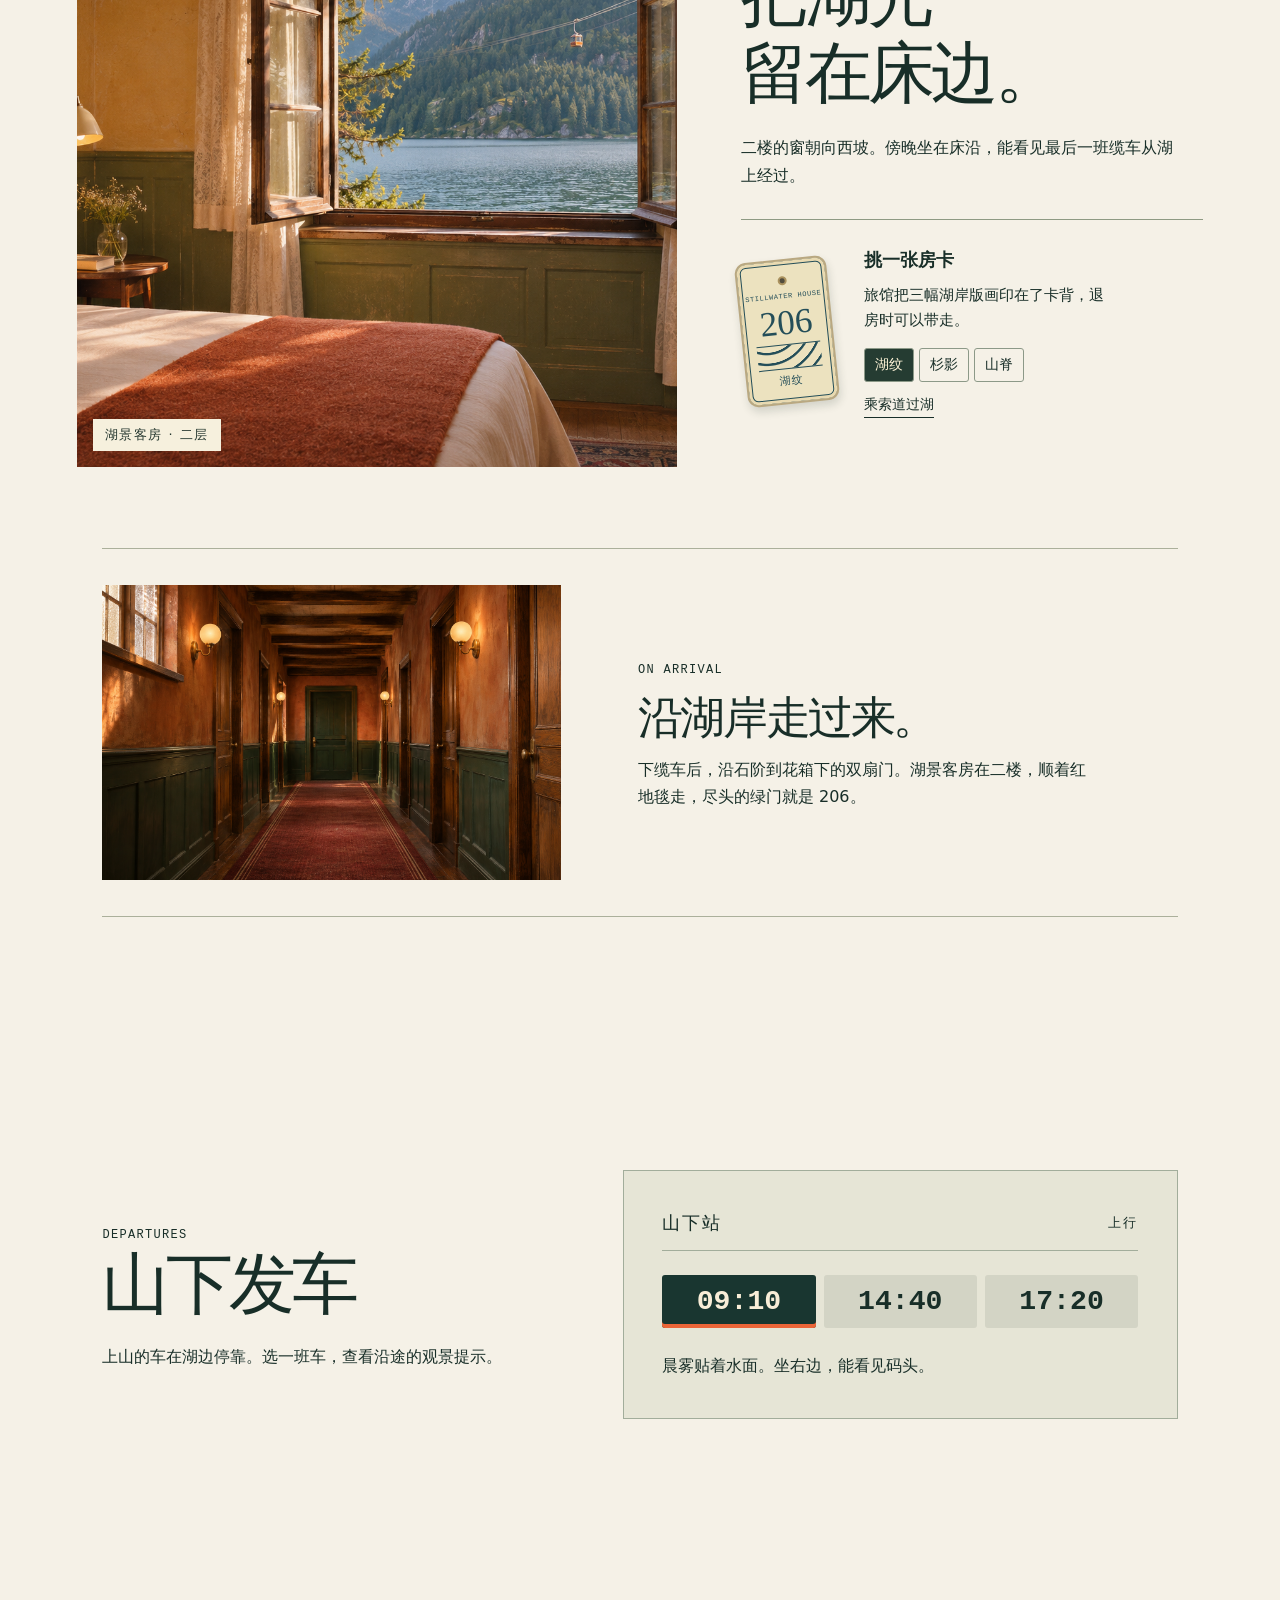
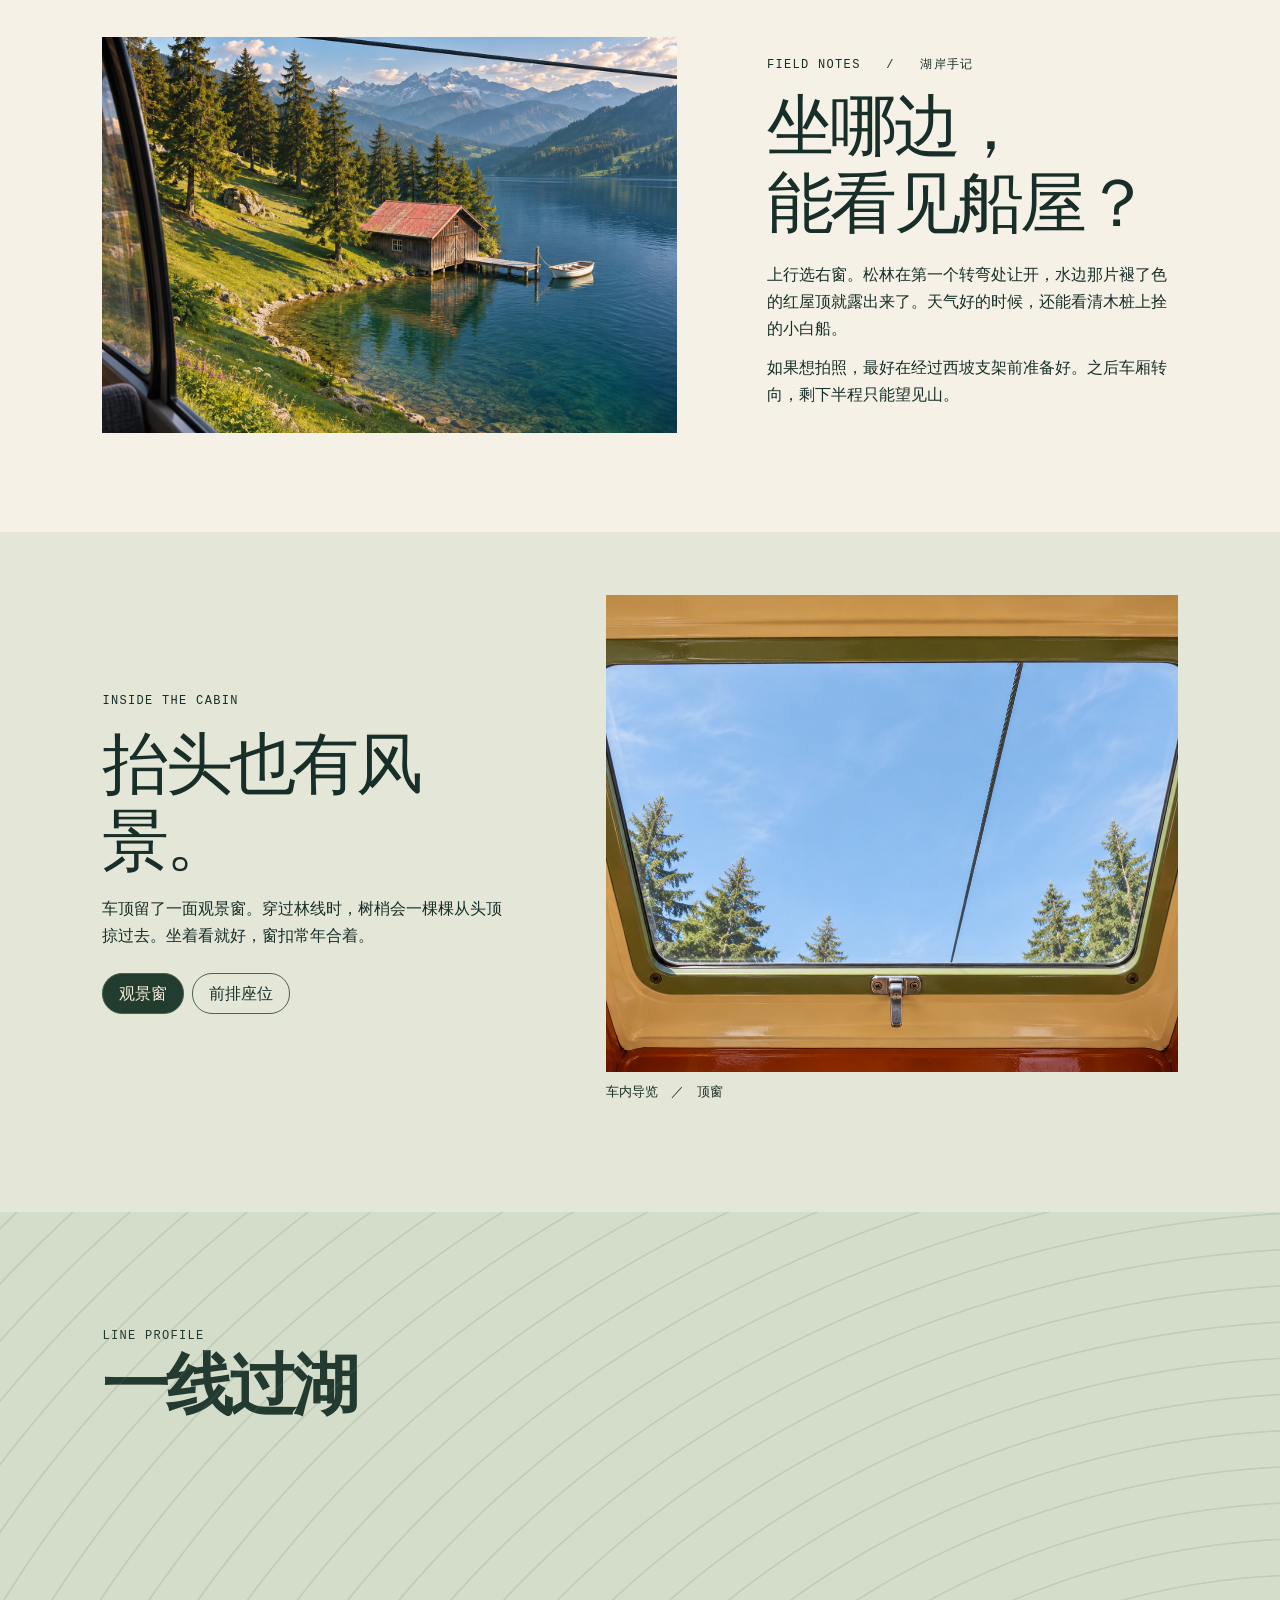
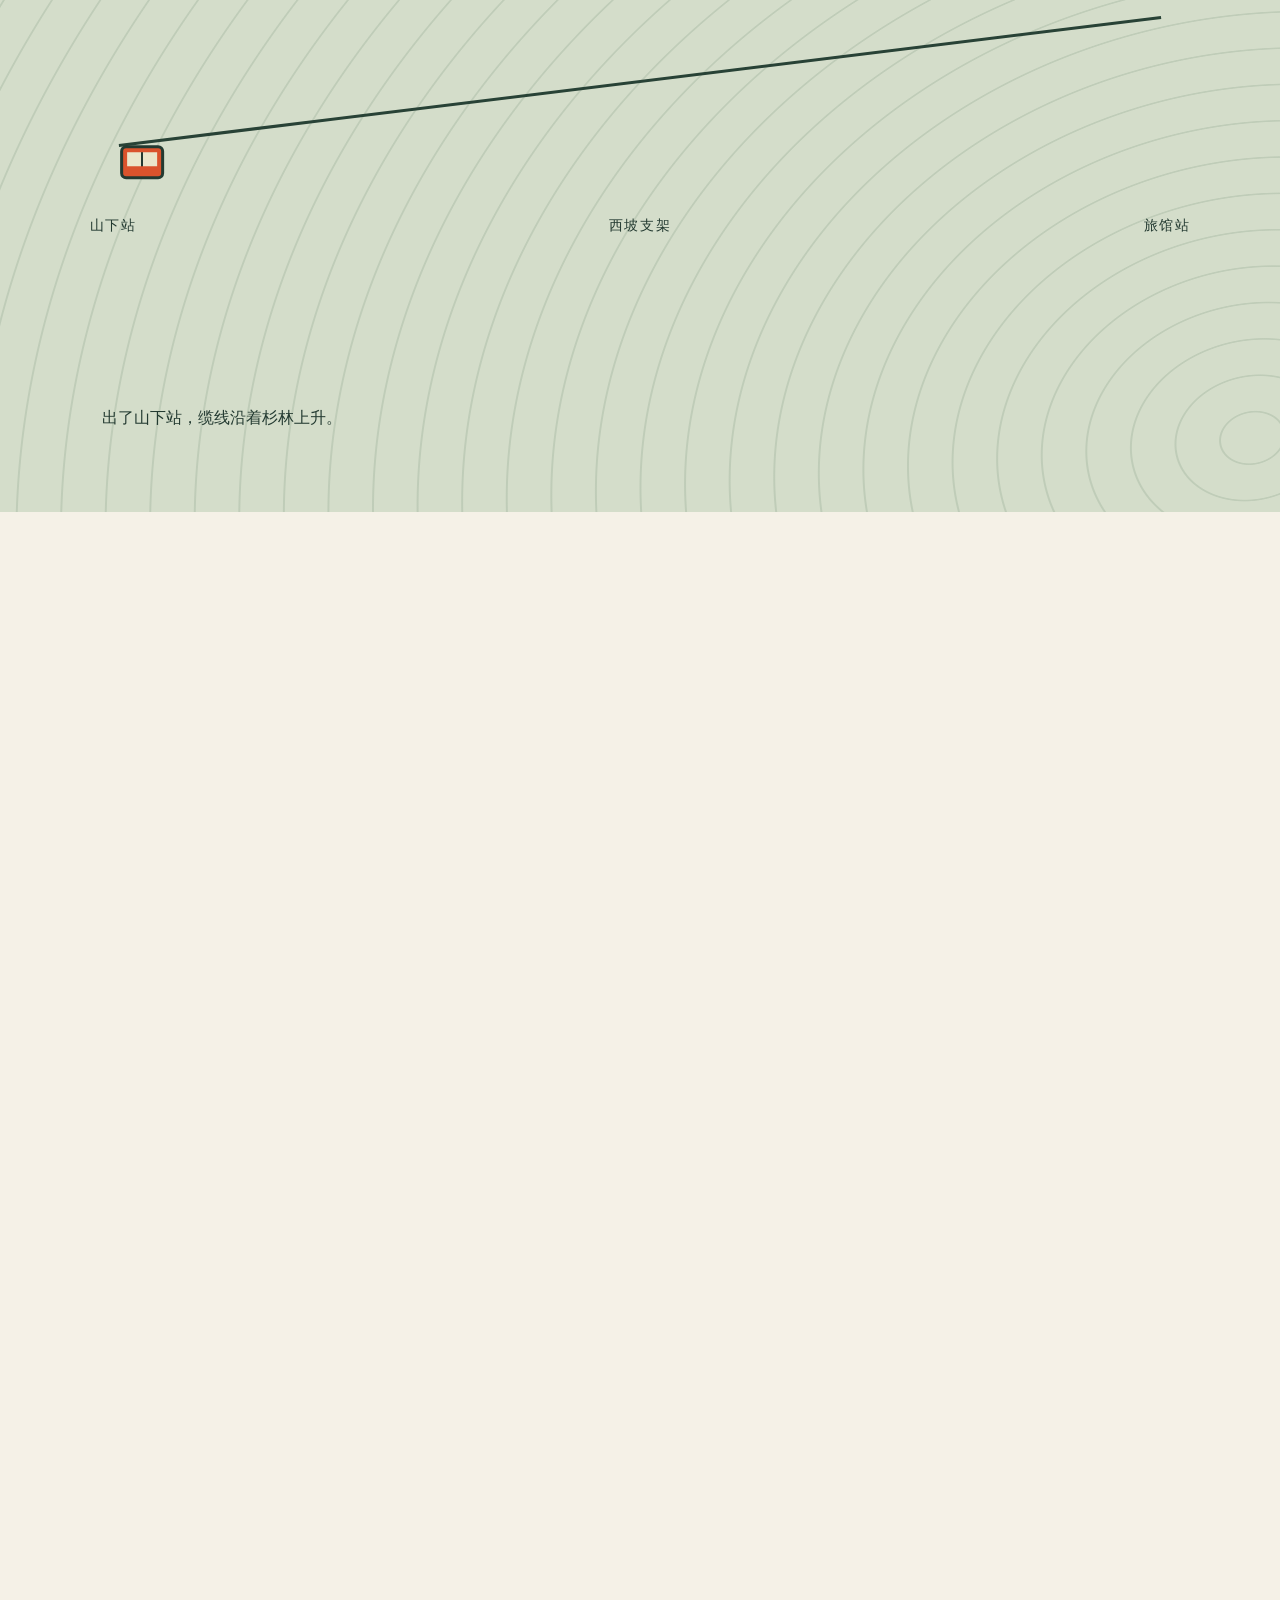
==== commit 2b4d9913: "Let the hotel front desk, printed guide and corridor light respond to the journey" ====
--- a/index.html
+++ b/index.html
@@ -1,14 +1,16 @@
-<!doctype html><html lang="zh-CN"><head><meta charset="utf-8"><meta name="viewport" content="width=device-width,initial-scale=1"><meta name="theme-color" content="#f2efdf"><title>静泊旅馆 · 湖谷索道</title><link rel="stylesheet" href="tram.css?v=arrival-walk"></head><body id="top" data-print="lake">
-<header><a class="logo" href="#top"><span class="mark" aria-hidden="true">≋</span> 静泊旅馆</a><nav><a href="#lakeside">湖畔</a><a href="#service">班次</a><a href="#route">沿线风景</a><button id="sound" aria-pressed="false">声音关</button></nav></header>
-<main><section class="poster"><div class="postertext"><small>STILLWATER HOUSE &nbsp; / &nbsp; AERIAL TRAMWAY</small><h1>湖谷<br><i>索道</i></h1><p>从山下搭一程，<br>到湖对岸住一晚。</p></div><figure><img src="ridge.png" alt="橙色缆车越过山林和湖面"></figure><div class="posterfoot"><b>山下站 <em>—</em> 旅馆站</b><span>单程约十二分钟</span></div></section>
-<section id="lakeside" class="brochure"><figure><img src="lodge.jpg" alt="湖面映着旅馆的灯光"><figcaption>静泊旅馆明信片　·　湖岸西侧</figcaption></figure><div><small>AT THE OTHER END</small><h2>对岸的灯，<br>留到末班。</h2><p>朝湖的房间都在二楼。晴天坐在窗边，可以看见橙色车厢从杉树后面出来，再慢慢滑过水面。</p><button id="turn" aria-expanded="false">翻到明信片背面</button><div id="postback" hidden>沿湖这一面共有七扇窗。最右边那一扇是楼梯间，整夜亮灯。</div></div></section><section class="rooms" id="rooms" aria-labelledby="room-title">
+<!doctype html><html lang="zh-CN"><head><meta charset="utf-8"><meta name="viewport" content="width=device-width,initial-scale=1"><meta name="theme-color" content="#f2efdf"><title>静泊旅馆 · 湖谷索道</title><link rel="stylesheet" href="tram.css?v=frontdesk"></head><body id="top" data-print="lake">
+<header id="mast"><a class="logo" href="#top"><span class="mark" aria-hidden="true">≋</span><span class="wordmark">静泊旅馆<small>STILLWATER HOUSE</small></span></a><nav aria-label="旅馆导航"><a href="#lakeside">湖畔</a><a href="#service">班次</a><a href="#route">沿线风景</a><button class="desk-open" type="button" aria-haspopup="dialog">前台回执<i class="desk-dot" aria-hidden="true"></i></button><button id="sound" aria-pressed="false">声音关</button></nav><span class="depth-rule" aria-hidden="true"></span></header>
+<dialog id="desk" aria-labelledby="desk-title"><div class="desk-inner"><div class="desk-head"><small>STILLWATER HOUSE</small><button type="button" id="desk-close" aria-label="关闭回执">×</button></div><h2 id="desk-title">前台回执</h2><dl><div><dt>上行班次</dt><dd id="receipt-time">09:10</dd></div><div><dt>房卡版画</dt><dd id="receipt-print">湖纹</dd></div><div><dt>领取地点</dt><dd id="receipt-where">湖翼前台</dd></div></dl><div class="counterfoil"><span class="receipt-stamp" aria-hidden="true">已签收</span><p id="receipt-message">选好班次和房卡，可以在这里核对。</p></div><a href="#rooms" id="desk-edit">查看房卡</a></div></dialog>
+<div class="desk-note" aria-hidden="true"><small>静泊前台</small><span></span></div>
+<main><section class="poster"><div class="postertext"><small>STILLWATER HOUSE &nbsp; / &nbsp; AERIAL TRAMWAY</small><h1>湖谷<br><i>索道</i></h1><p>从山下搭一程，<br>到湖对岸住一晚。</p><a class="poster-link" href="#service">查看上行班次 <i aria-hidden="true">↘</i></a></div><figure><img src="ridge.png" alt="橙色缆车越过山林和湖面"></figure><div class="posterfoot"><b>山下站 <em>—</em> 旅馆站</b><span>单程约十二分钟</span></div></section>
+<section id="lakeside" class="brochure"><figure><img src="lodge.jpg" alt="湖面映着旅馆的灯光"><figcaption id="postmark">静泊旅馆明信片　·　湖岸西侧</figcaption></figure><div><small>AT THE OTHER END</small><h2>对岸的灯，<br>留到末班。</h2><p>朝湖的房间都在二楼。晴天坐在窗边，可以看见橙色车厢从杉树后面出来，再慢慢滑过水面。</p><button id="turn" aria-expanded="false">翻到明信片背面</button><div id="postback" hidden>沿湖这一面共有七扇窗。最右边那一扇是楼梯间，整夜亮灯。</div></div></section><section class="rooms" id="rooms" aria-labelledby="room-title">
   <div class="room-plate"><img src="lake-room.png" loading="lazy" width="1672" height="941" alt="二楼湖景客房，床边一盏铜灯，窗外正好能看见索道"><div class="plate-credit">湖景客房 · 二层</div></div>
   <div class="room-leaf"><small>STILLWATER HOUSE &nbsp; / &nbsp; ROOMS</small><h2 id="room-title">把湖光<br>留在床边。</h2>
   <p>二楼的窗朝向西坡。傍晚坐在床沿，能看见最后一班缆车从湖上经过。</p>
   <div class="key-sampler"><div class="room-key" aria-hidden="true"><i class="eyelet"></i><span>STILLWATER HOUSE</span><b>206</b><i class="key-print"></i><em data-key-name>湖纹</em></div><div class="key-controls"><h3>挑一张房卡</h3><p>旅馆把三幅湖岸版画印在了卡背，退房时可以带走。</p>
   <div class="print-picks" role="group" aria-label="房卡版画"><button data-print="lake" aria-pressed="true">湖纹</button><button data-print="pine" aria-pressed="false">杉影</button><button data-print="ridge" aria-pressed="false">山脊</button></div><a class="ride-again" href="#route">乘索道过湖</a></div></div></div>
 </section>
-<aside class="arrival-guide" aria-label="抵达指引"><figure><img src="landing-day.png" width="1672" height="941" alt="湖翼二层的红地毯与走廊尽头的绿门" loading="lazy"></figure><div><small>ON ARRIVAL</small><h2>沿湖岸走过来。</h2><p>下缆车后，沿石阶到花箱下的双扇门。湖景客房在二楼，顺着红地毯走，尽头的绿门就是 206。</p></div></aside><section class="service" id="service"><div class="sectiontitle"><small>DEPARTURES</small><h2>山下发车</h2><p>上山的车在湖边停靠。选一班车，查看沿途的观景提示。</p></div><div class="board"><div class="boardtop">山下站 <span>上行</span></div><div class="times" role="group" aria-label="班次"><button aria-pressed="true">09:10</button><button aria-pressed="false">14:40</button><button aria-pressed="false">17:20</button></div><p id="weather" aria-live="polite">晨雾贴着水面。坐右边，能看见码头。</p></div></section>
+<aside class="arrival-guide" aria-label="抵达指引"><figure><img src="landing-day.png" width="1672" height="941" alt="湖翼二层的红地毯与走廊尽头的绿门" loading="lazy"></figure><div><small>ON ARRIVAL</small><h2>沿湖岸走过来。</h2><p id="arrival-directions">下缆车后，沿石阶到花箱下的双扇门。湖景客房在二楼，顺着红地毯走，尽头的绿门就是 206。</p></div></aside><section class="service" id="service"><div class="sectiontitle"><small>DEPARTURES</small><h2>山下发车</h2><p>上山的车在湖边停靠。选一班车，查看沿途的观景提示。</p></div><div class="board"><div class="boardtop">山下站 <span>上行</span></div><div class="times" role="group" aria-label="班次"><button aria-pressed="true">09:10</button><button aria-pressed="false">14:40</button><button aria-pressed="false">17:20</button></div><p id="weather" aria-live="polite">晨雾贴着水面。坐右边，能看见码头。</p></div></section>
 <section class="fieldguide"><div class="guidepic"><img src="boathouse.png" alt="红顶船屋旁拴着一条白色划艇"></div><div><small>FIELD NOTES &nbsp; / &nbsp; 湖岸手记</small><h2>坐哪边，<br>能看见船屋？</h2><p>上行选右窗。松林在第一个转弯处让开，水边那片褪了色的红屋顶就露出来了。天气好的时候，还能看清木桩上拴的小白船。</p><p>如果想拍照，最好在经过西坡支架前准备好。之后车厢转向，剩下半程只能望见山。</p></div></section><section class="seat-guide" aria-labelledby="seat-title"><div class="seat-copy"><small>INSIDE THE CABIN</small><h2 id="seat-title">抬头也有风景。</h2><p>车顶留了一面观景窗。穿过林线时，树梢会一棵棵从头顶掠过去。坐着看就好，窗扣常年合着。</p><div class="seat-picks" role="group" aria-label="车厢视角"><button type="button" aria-pressed="true">观景窗</button><button type="button" aria-pressed="false">前排座位</button></div></div><figure><img id="seat-view" src="skylight.png" alt="从座位仰望观景窗，窗外是天光与树梢"><figcaption id="seat-caption">车内导览　／　顶窗</figcaption></figure></section><div class="journey" id="route"><div class="journey-stage"><section class="map"><div class="mapscreen"><div class="maptitle"><small>LINE PROFILE</small><h2>一线过湖</h2></div><div class="contours" aria-hidden="true"></div><div class="track" aria-hidden="true"><b class="car"><i></i></b><b class="car echo"><i></i></b></div><div class="stops"><span>山下站</span><span>西坡支架</span><span>旅馆站</span></div><p id="map-note">出了山下站，缆线沿着杉林上升。</p></div></section>
 <section class="ride"><div class="ride-screen"><div class="ride-image"></div><div class="pane-lake" aria-hidden="true"></div><div class="ride-border"></div><div class="label"><small id="ride-en">WEST SLOPE</small><p id="ride-cn">西坡 · 车窗朝北</p></div></div></section>
 <section class="shorepass"><div class="shore-screen"><div class="shore-photo"></div><div class="pillar" aria-hidden="true"></div><div class="window-edge"></div><div class="label"><small id="shore-marker">WEST PYLON　/　西坡支架</small><p id="shore-label">右窗 · 湖岸</p></div></div></section><section class="listening"><div class="listening-screen"><div class="trees-above"></div><div class="cable-shade"></div><div class="pass-omen" aria-hidden="true"></div><div class="label"><small>BETWEEN TOWERS</small><p id="interval">两座支架之间</p></div></div></section><section class="crossing"><div class="platform-screen"><div class="platform-image"></div><div class="other-board" aria-hidden="true"><strong>山下发车</strong><div>09:10　14:40　17:20</div><i id="other-time">09:10</i></div><div class="far-key"><div class="room-key" aria-hidden="true"><i class="eyelet"></i><span>STILLWATER HOUSE</span><b>206</b><i class="key-print"></i><em data-key-name>湖纹</em></div></div><div class="label"><small>PASSING LOOP</small><p id="station-note">对向车在这里交会。</p></div></div></section>
@@ -18,9 +20,10 @@
 </div></section>
 <section class="landing" aria-label="二楼湖翼走廊"><div class="landing-screen">
   <div class="landing-view" role="img" aria-label="沿着红色地毯走向尽头的绿门"><div class="hall-lit"></div><div class="hall-late"></div></div>
-  <div class="hall-shade" aria-hidden="true"></div><div class="hall-credit"><small>LAKE WING</small><p>二层 · 湖翼</p></div>
+  <div class="reading-light" aria-hidden="true"></div><div class="hall-shade" aria-hidden="true"></div><div class="hall-credit"><small>LAKE WING</small><p>二层 · 湖翼</p></div>
 </div></section><section class="guestroom" aria-label="二楼湖景客房"><div class="room-screen">
  <div class="room-take" role="img" aria-label="住客视角下的二楼客房"><div class="lamplight"></div><div class="nightprint"></div></div>
  <div class="room-dark" aria-hidden="true"></div><div class="room-door" aria-hidden="true"></div>
+ <div class="impact-shot" aria-hidden="true"><img alt="" decoding="async"></div>
  <div class="night-credit"><small>STILLWATER HOUSE &nbsp; / &nbsp; 206</small><p id="night-line">湖景客房 · 二层</p><a class="replay-key" href="#rooms">换一张房卡</a><a id="back" href="#top">回到山下站</a></div></div></section></div></div>
-</main><footer><span>静泊旅馆　/　湖谷索道</span><a href="#service">查看班次</a></footer><script src="tram.js?v=arrival-walk"></script></body></html>+</main><footer><span>静泊旅馆　/　湖谷索道</span><a href="#service">查看班次</a></footer><script src="tram.js?v=frontdesk"></script></body></html>
--- a/tram.css
+++ b/tram.css
@@ -106,3 +106,68 @@
 .hall-credit{position:absolute;left:7vw;bottom:9svh;opacity:var(--hall-ink,0);text-shadow:0 1px 8px black}
 @media(max-width:680px){.arrival-guide{grid-template-columns:1fr;gap:18px}.arrival-guide img{height:auto}.shore-lodge{background-position:74% center}}
 @media(prefers-reduced-motion:reduce){.shore-lodge,.porch-close,.landing-view{transform:none}.journey.running{height:1750svh}}
+
+.impact-shot{position:absolute;inset:0;overflow:hidden;background:#080a09;opacity:0;pointer-events:none}
+.impact-shot img{display:block;width:100%;height:100%;object-fit:cover;object-position:var(--impact-focus,50% 50%)}
+.guestroom.strike .impact-shot{opacity:1}
+.guestroom.strike .impact-shot img{animation:break-through 510ms cubic-bezier(.16,.84,.25,1) both}
+[data-print=lake]{--impact-focus:55% 40%;--entry-y:2%;--entry-roll:-1.4deg}
+[data-print=pine]{--impact-focus:49% 52%;--entry-y:-5%;--entry-roll:0deg}
+[data-print=ridge]{--impact-focus:53% 43%;--entry-y:-1%;--entry-roll:3deg}
+@keyframes break-through{from{transform:scale(1.17) translateY(var(--entry-y)) rotate(var(--entry-roll));filter:brightness(.65)}to{transform:scale(1);filter:brightness(1)}}
+.guestroom.strike .night-credit{padding:.6rem 1rem .7rem;background:#0a0c0bd1;border-left:1px solid #c7ba97}
+.guestroom.strike .night-credit p{font-size:clamp(16px,1.6vw,24px)}
+@media(prefers-reduced-motion:reduce){.guestroom.strike .impact-shot img{animation:none}}
+
+:root{--paper:#f5f1e7;--evergreen:#20372e;--serif:"Songti SC","Noto Serif CJK SC","STSong",SimSun,serif}
+html{scroll-padding-top:76px}
+body{background:var(--paper)}
+#mast{position:sticky;top:0;z-index:16;height:68px;gap:1rem;background:var(--paper);color:var(--evergreen);border-color:#b4b6a8;transition:background .55s,color .55s,border-color .55s}
+#mast .logo{display:flex;align-items:center;gap:.65rem}
+.wordmark{font:600 1.15rem/1.25 var(--serif);letter-spacing:.15em}
+.wordmark small{display:block;margin-top:.3em;font:8px/1.2 Georgia,serif;letter-spacing:.22em}
+#mast .mark{width:32px;height:32px;background:transparent;border:1px solid currentColor;color:inherit;font:26px/1 Georgia}
+#mast nav{gap:clamp(10px,1.8vw,28px)}
+#mast .desk-open{padding:5px 12px;border:1px solid currentColor;border-radius:0;display:flex;align-items:center;gap:8px}
+#mast #sound{border:0;padding:4px 0;background:transparent;color:inherit}
+.desk-dot{width:5px;height:5px;border-radius:50%;background:currentColor;opacity:.48}
+.depth-rule{position:absolute;bottom:-1px;left:0;width:100%;height:2px;background:#c67a4e;transform:scaleX(var(--read,0));transform-origin:left}
+body[data-tone=mist] #mast{background:#c6cec2;color:#28372d;border-color:#909b8d}
+body[data-tone=night] #mast{background:#18241f;color:#dfddc7;border-color:#465148}
+body[data-tone=carbon] #mast{background:#101511;color:#bcb9aa;border-color:#383e35}
+body[data-tone=carbon] .wordmark{letter-spacing:.23em;text-shadow:1px 0 #773e31}
+body.has-mail .desk-dot{background:#cc7950;opacity:1;box-shadow:0 0 0 3px #a9684629}
+body[data-tone=carbon] .depth-rule{background:#9e634c}
+.poster{position:relative;isolation:isolate;display:flex;flex-direction:column;justify-content:flex-end;min-height:calc(100svh - 68px);margin:0;padding:clamp(42px,7vh,92px) 6vw 0;color:#fff9e9;background:#27392f}
+.poster figure{position:absolute;inset:0;z-index:-2;min-height:0;height:100%}
+.poster img{object-position:60% center}
+.poster:before{content:"";position:absolute;inset:0;z-index:-1;background:linear-gradient(90deg,#0c201be3,transparent 73%),linear-gradient(0deg,#0a160f85,transparent 54%)}
+.postertext{align-self:flex-start;padding:0 0 clamp(38px,6vh,84px);width:min(620px,90%)}
+.postertext small{display:block;color:#e3d4ae;letter-spacing:.21em}
+.poster h1{font:500 clamp(76px,min(12vw,16vh),178px)/1.08 var(--serif);letter-spacing:.015em;margin:.19em 0 .14em}
+.poster h1 br{display:none}.poster h1 i{font-weight:400;color:#fff1d0}
+.postertext p{font:400 clamp(17px,1.6vw,25px)/1.7 var(--serif);letter-spacing:.12em}
+.postertext p br{display:none}
+.poster-link{display:inline-flex;align-items:center;gap:24px;border-bottom:1px solid #dfd5b6;margin-top:24px;padding:4px 0;font-size:14px}
+.poster-link i{font:18px Georgia}.posterfoot{padding:17px 0 20px;border-top:1px solid #dcd3ae88;border-bottom:0}.posterfoot b{font-weight:500}.posterfoot em{color:#d8b88a}
+.brochure h2,.fieldguide h2,.arrival-guide h2,.service h2,.seat-guide h2{font-family:var(--serif);font-weight:500}
+#desk{position:fixed;background:transparent;border:0;color:#263b32;padding:12px;width:min(390px,94vw);max-height:90svh}
+#desk::backdrop{background:#07120dc2;backdrop-filter:blur(3px)}
+.desk-inner{background:#efe8d6;padding:22px 26px 31px;box-shadow:0 8px 32px #040c0766;border-top:5px solid #365745}
+.desk-head,.desk-inner dl div{display:flex;justify-content:space-between;align-items:center}
+.desk-head small{letter-spacing:.19em}.desk-head button{background:none;border:0;color:inherit;font:28px/1 Georgia;padding:4px 6px}
+.desk-inner h2{font:500 34px/1.25 var(--serif);margin:14px 0}.desk-inner dl{margin:16px 0;border-block:1px dashed #919882;padding:12px 0}
+.desk-inner dl div{padding:4px 0}.desk-inner dd{margin:0;font-family:monospace;font-size:1rem}.desk-inner dt,.desk-inner p{font-size:.92rem}.desk-inner>a{display:inline-block;margin-top:16px;border-bottom:1px solid;font-size:14px}
+body.has-mail .desk-inner{border-color:#874c34}
+.desk-note{position:fixed;right:4vw;top:84px;z-index:12;max-width:min(260px,72vw);padding:10px 16px 11px;background:#e5dfcb;color:#243a2f;border-left:2px solid #95613e;opacity:0;transform:translateY(-5px);transition:opacity .65s,transform .65s;pointer-events:none;box-shadow:0 5px 20px #070d0a24}
+.desk-note small{display:block;color:#73614d;font-size:.73rem}.desk-note.show{opacity:1;transform:none}.desk-note span{font:1rem/1.7 var(--serif)}
+body[data-tone=carbon] .desk-note{background:#1e251e;color:#e2daca}
+.reading-light{position:absolute;inset:0;pointer-events:none;background:radial-gradient(ellipse min(32vw,360px) min(34vh,270px) at var(--beam-x,50%) var(--beam-y,50%),transparent 12%,#01060455 70%,#010604c7 130%);opacity:var(--beam,0)}
+@media(max-width:680px){html{scroll-padding-top:55px}#mast{padding:0 4vw;height:55px;gap:5px}#mast nav{gap:9px}#mast nav>a:nth-child(1),#mast nav>a:nth-child(3){display:none}.wordmark{font-size:.96rem}.wordmark small{font-size:6px}.poster{min-height:calc(88svh - 55px)}.poster h1{font-size:clamp(56px,14.8vw,94px)}.postertext{width:100%}.poster figure{height:100%}.postertext small{font-size:10px}.desk-note{top:65px}.reading-light{background:radial-gradient(ellipse at 50% 50%,transparent 18%,#020703aa 95%)}}
+@media(prefers-reduced-motion:reduce){#mast,.desk-note{transition:none}.reading-light{background:radial-gradient(ellipse at center,transparent 20%,#02070388)}}
+
+.counterfoil{position:relative}.receipt-stamp{display:none}
+#desk[data-signed] .counterfoil{min-height:60px;padding-right:62px}
+#desk[data-signed] .receipt-stamp{display:block;position:absolute;right:0;top:5px;border:3px double #864938;color:#864938;padding:2px 5px;transform:rotate(-12deg);font:600 1rem/1.4 var(--serif);letter-spacing:.1em}
+body[data-tone=night] .running .label,body[data-tone=carbon] .running .label{border-left-color:#89765d;font-family:var(--serif)}
+body[data-tone=night] .running .label small,body[data-tone=carbon] .running .label small{letter-spacing:.23em}
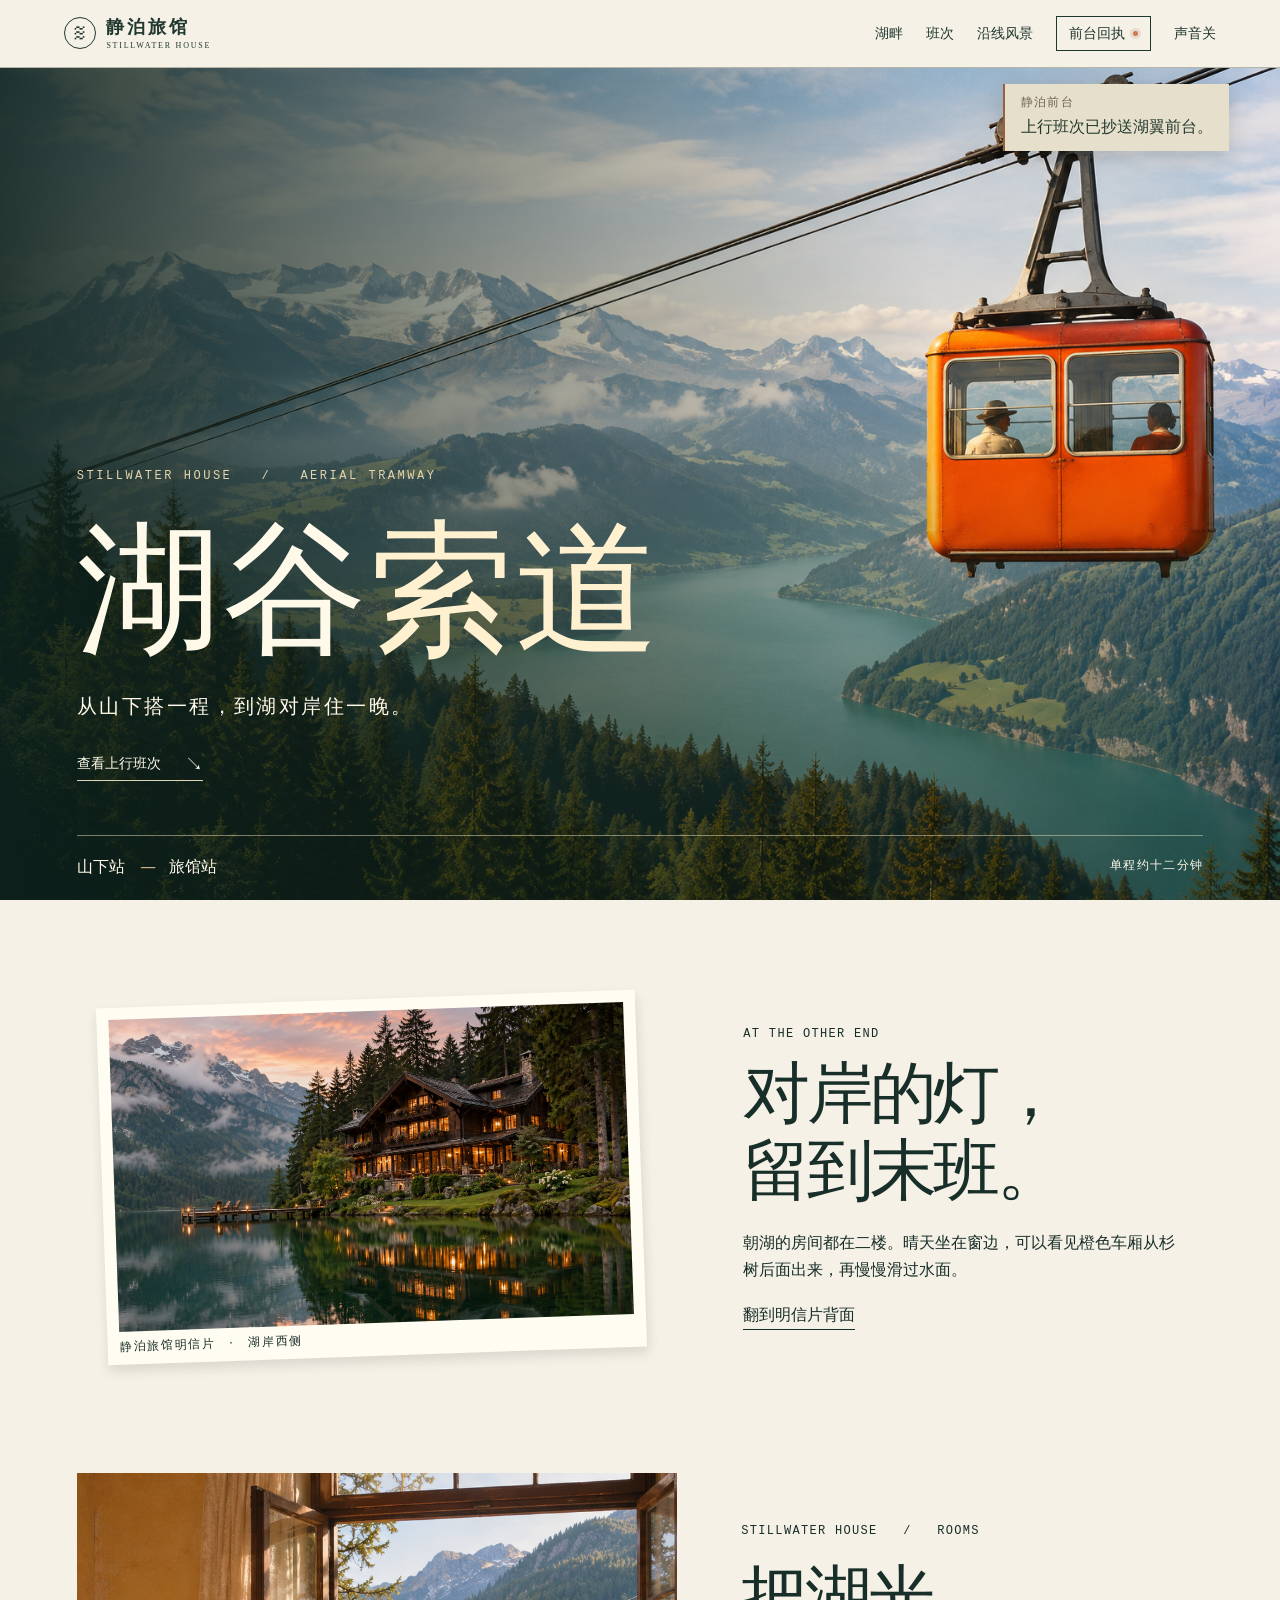
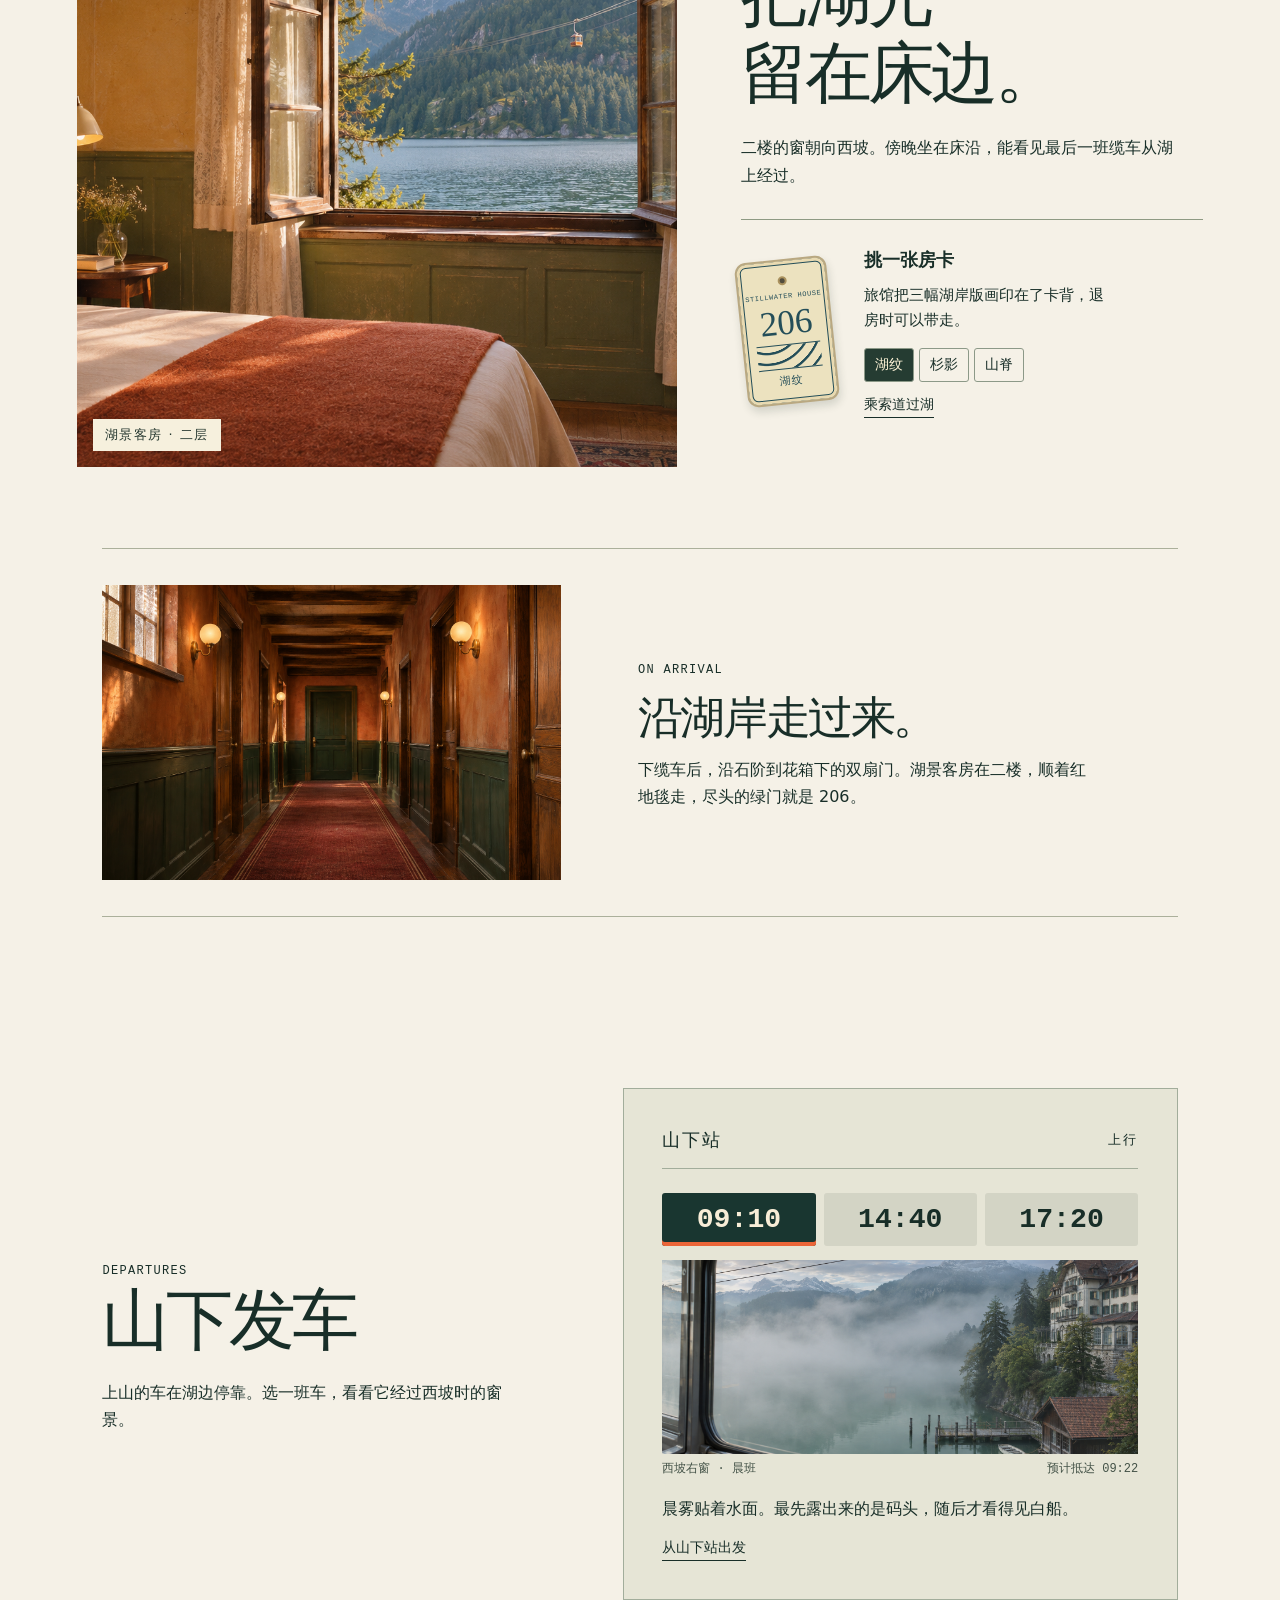
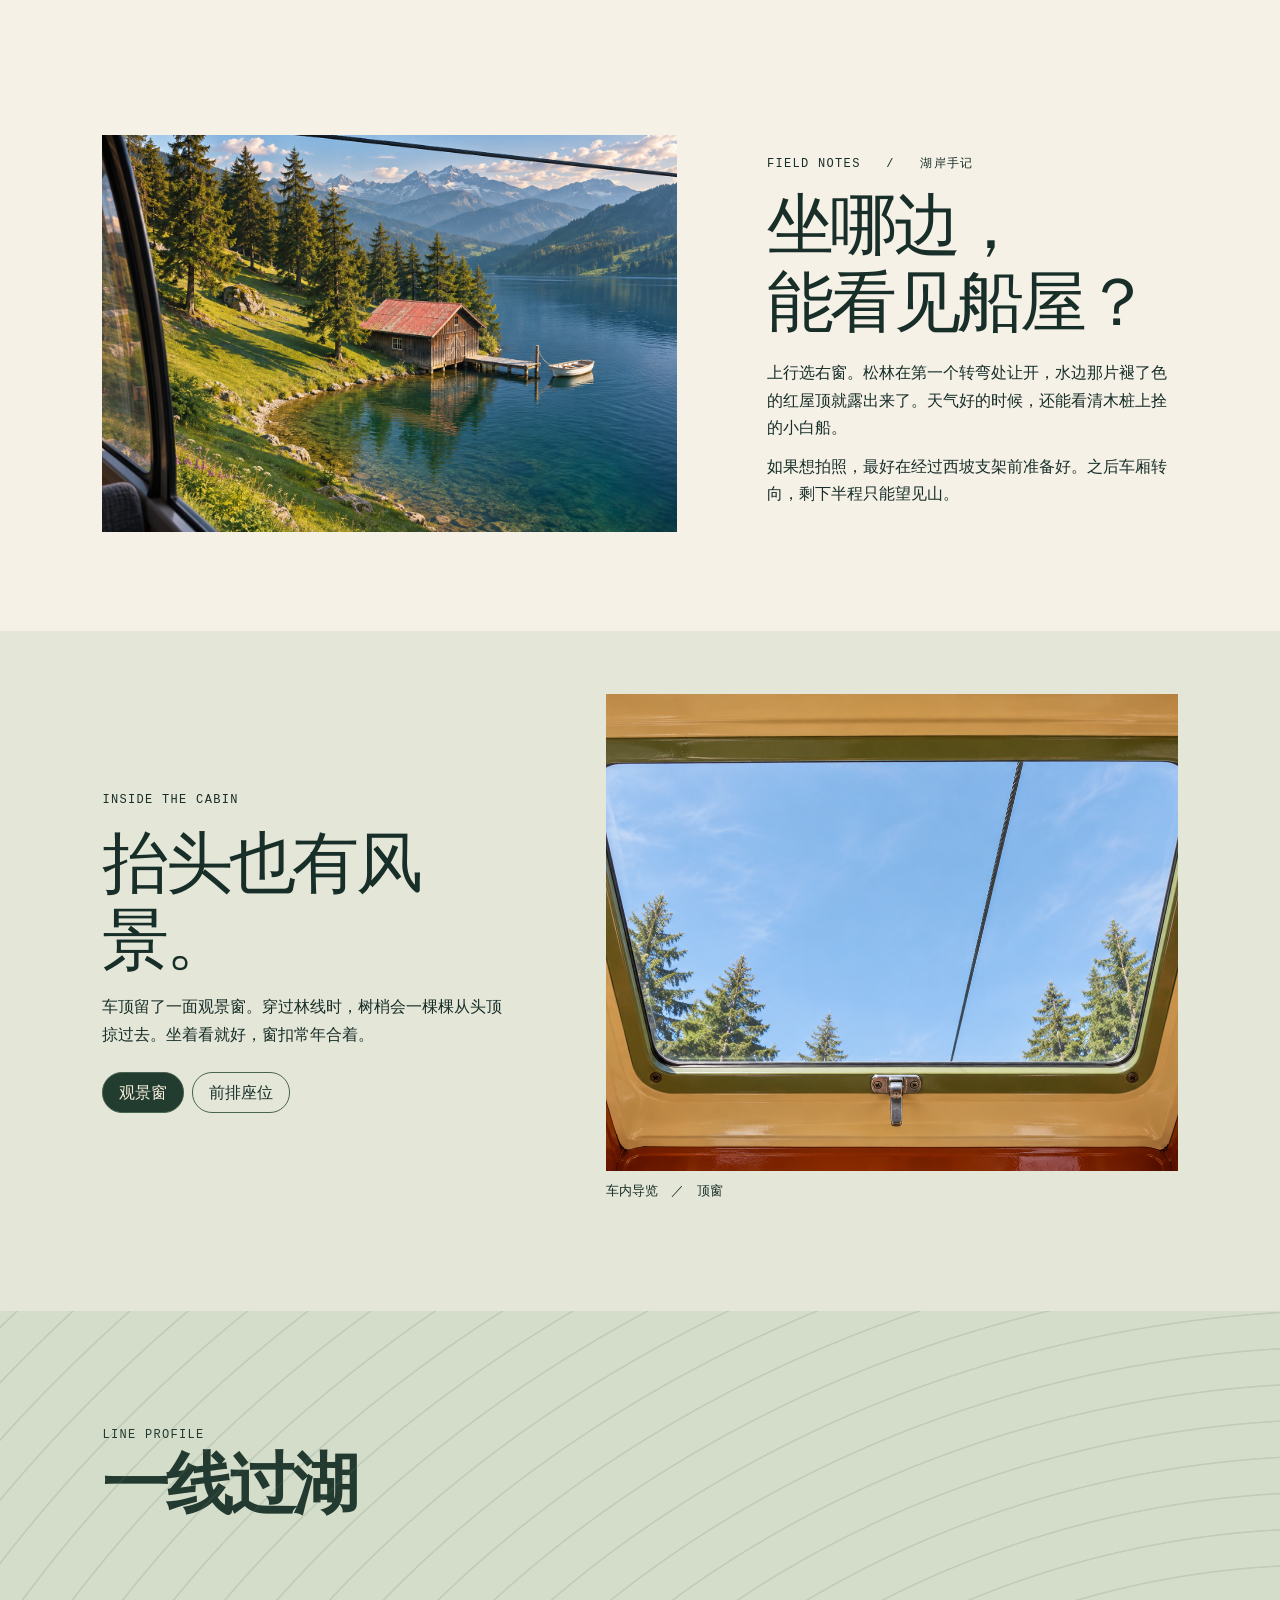
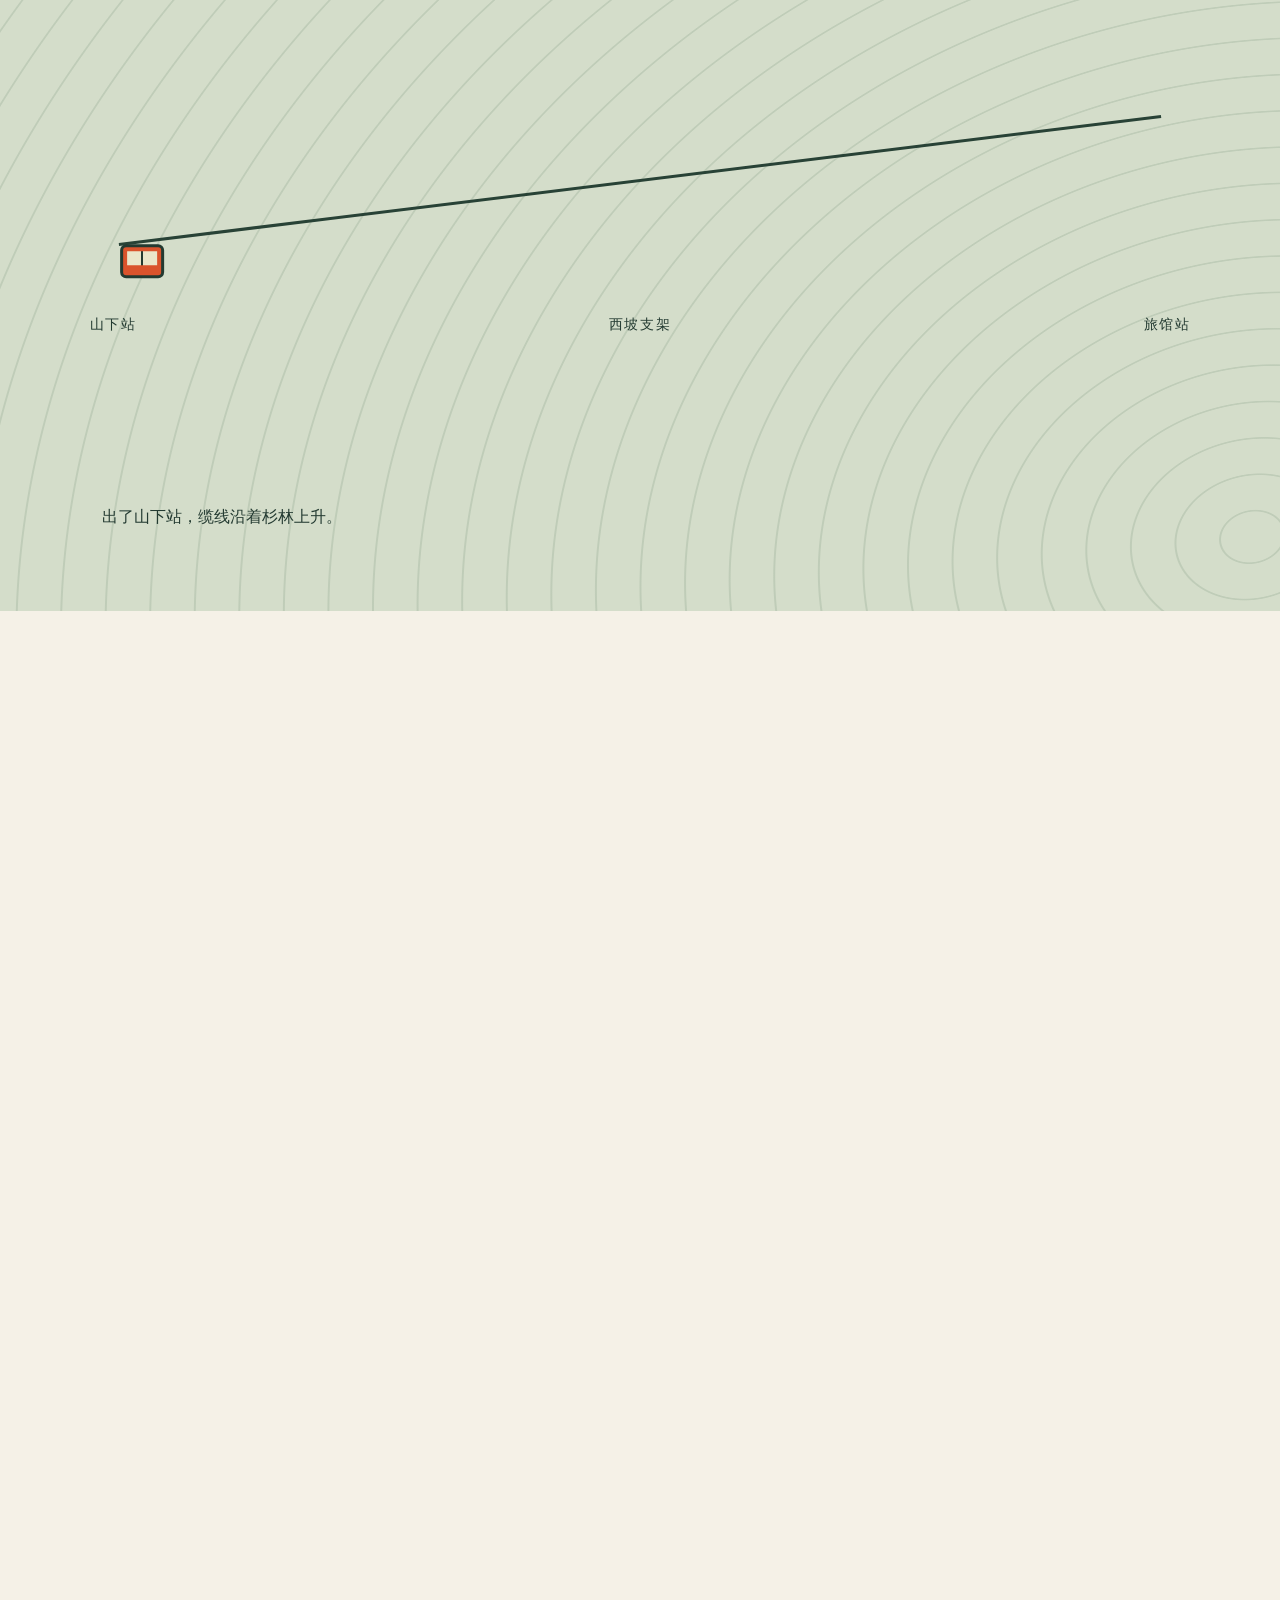
==== commit 2e0337ca: "Give each departure its own west-slope view and scrolling encounter" ====
--- a/index.html
+++ b/index.html
@@ -1,4 +1,4 @@
-<!doctype html><html lang="zh-CN"><head><meta charset="utf-8"><meta name="viewport" content="width=device-width,initial-scale=1"><meta name="theme-color" content="#f2efdf"><title>静泊旅馆 · 湖谷索道</title><link rel="stylesheet" href="tram.css?v=frontdesk"></head><body id="top" data-print="lake">
+<!doctype html><html lang="zh-CN"><head><meta charset="utf-8"><meta name="viewport" content="width=device-width,initial-scale=1"><meta name="theme-color" content="#f2efdf"><title>静泊旅馆 · 湖谷索道</title><link rel="stylesheet" href="tram.css?v=departures"></head><body id="top" data-print="lake" data-run="morning">
 <header id="mast"><a class="logo" href="#top"><span class="mark" aria-hidden="true">≋</span><span class="wordmark">静泊旅馆<small>STILLWATER HOUSE</small></span></a><nav aria-label="旅馆导航"><a href="#lakeside">湖畔</a><a href="#service">班次</a><a href="#route">沿线风景</a><button class="desk-open" type="button" aria-haspopup="dialog">前台回执<i class="desk-dot" aria-hidden="true"></i></button><button id="sound" aria-pressed="false">声音关</button></nav><span class="depth-rule" aria-hidden="true"></span></header>
 <dialog id="desk" aria-labelledby="desk-title"><div class="desk-inner"><div class="desk-head"><small>STILLWATER HOUSE</small><button type="button" id="desk-close" aria-label="关闭回执">×</button></div><h2 id="desk-title">前台回执</h2><dl><div><dt>上行班次</dt><dd id="receipt-time">09:10</dd></div><div><dt>房卡版画</dt><dd id="receipt-print">湖纹</dd></div><div><dt>领取地点</dt><dd id="receipt-where">湖翼前台</dd></div></dl><div class="counterfoil"><span class="receipt-stamp" aria-hidden="true">已签收</span><p id="receipt-message">选好班次和房卡，可以在这里核对。</p></div><a href="#rooms" id="desk-edit">查看房卡</a></div></dialog>
 <div class="desk-note" aria-hidden="true"><small>静泊前台</small><span></span></div>
@@ -10,9 +10,9 @@
   <div class="key-sampler"><div class="room-key" aria-hidden="true"><i class="eyelet"></i><span>STILLWATER HOUSE</span><b>206</b><i class="key-print"></i><em data-key-name>湖纹</em></div><div class="key-controls"><h3>挑一张房卡</h3><p>旅馆把三幅湖岸版画印在了卡背，退房时可以带走。</p>
   <div class="print-picks" role="group" aria-label="房卡版画"><button data-print="lake" aria-pressed="true">湖纹</button><button data-print="pine" aria-pressed="false">杉影</button><button data-print="ridge" aria-pressed="false">山脊</button></div><a class="ride-again" href="#route">乘索道过湖</a></div></div></div>
 </section>
-<aside class="arrival-guide" aria-label="抵达指引"><figure><img src="landing-day.png" width="1672" height="941" alt="湖翼二层的红地毯与走廊尽头的绿门" loading="lazy"></figure><div><small>ON ARRIVAL</small><h2>沿湖岸走过来。</h2><p id="arrival-directions">下缆车后，沿石阶到花箱下的双扇门。湖景客房在二楼，顺着红地毯走，尽头的绿门就是 206。</p></div></aside><section class="service" id="service"><div class="sectiontitle"><small>DEPARTURES</small><h2>山下发车</h2><p>上山的车在湖边停靠。选一班车，查看沿途的观景提示。</p></div><div class="board"><div class="boardtop">山下站 <span>上行</span></div><div class="times" role="group" aria-label="班次"><button aria-pressed="true">09:10</button><button aria-pressed="false">14:40</button><button aria-pressed="false">17:20</button></div><p id="weather" aria-live="polite">晨雾贴着水面。坐右边，能看见码头。</p></div></section>
+<aside class="arrival-guide" aria-label="抵达指引"><figure><img src="landing-day.png" width="1672" height="941" alt="湖翼二层的红地毯与走廊尽头的绿门" loading="lazy"></figure><div><small>ON ARRIVAL</small><h2>沿湖岸走过来。</h2><p id="arrival-directions">下缆车后，沿石阶到花箱下的双扇门。湖景客房在二楼，顺着红地毯走，尽头的绿门就是 206。</p></div></aside><section class="service" id="service"><div class="sectiontitle"><small>DEPARTURES</small><h2>山下发车</h2><p>上山的车在湖边停靠。选一班车，看看它经过西坡时的窗景。</p></div><div class="board"><div class="boardtop">山下站 <span>上行</span></div><div class="times" role="group" aria-label="班次"><button aria-pressed="true">09:10</button><button aria-pressed="false">14:40</button><button aria-pressed="false">17:20</button></div><figure class="departure-view"><img id="run-preview" src="west-morning.png" loading="lazy" alt="晨雾中的湖岸和白船"><figcaption><span id="run-caption">西坡右窗 · 晨班</span><span id="run-eta">预计抵达 09:22</span></figcaption></figure><p id="weather" aria-live="polite">晨雾贴着水面。最先露出来的是码头，随后才看得见白船。</p><a class="boarding-link" href="#route">从山下站出发</a></div></section>
 <section class="fieldguide"><div class="guidepic"><img src="boathouse.png" alt="红顶船屋旁拴着一条白色划艇"></div><div><small>FIELD NOTES &nbsp; / &nbsp; 湖岸手记</small><h2>坐哪边，<br>能看见船屋？</h2><p>上行选右窗。松林在第一个转弯处让开，水边那片褪了色的红屋顶就露出来了。天气好的时候，还能看清木桩上拴的小白船。</p><p>如果想拍照，最好在经过西坡支架前准备好。之后车厢转向，剩下半程只能望见山。</p></div></section><section class="seat-guide" aria-labelledby="seat-title"><div class="seat-copy"><small>INSIDE THE CABIN</small><h2 id="seat-title">抬头也有风景。</h2><p>车顶留了一面观景窗。穿过林线时，树梢会一棵棵从头顶掠过去。坐着看就好，窗扣常年合着。</p><div class="seat-picks" role="group" aria-label="车厢视角"><button type="button" aria-pressed="true">观景窗</button><button type="button" aria-pressed="false">前排座位</button></div></div><figure><img id="seat-view" src="skylight.png" alt="从座位仰望观景窗，窗外是天光与树梢"><figcaption id="seat-caption">车内导览　／　顶窗</figcaption></figure></section><div class="journey" id="route"><div class="journey-stage"><section class="map"><div class="mapscreen"><div class="maptitle"><small>LINE PROFILE</small><h2>一线过湖</h2></div><div class="contours" aria-hidden="true"></div><div class="track" aria-hidden="true"><b class="car"><i></i></b><b class="car echo"><i></i></b></div><div class="stops"><span>山下站</span><span>西坡支架</span><span>旅馆站</span></div><p id="map-note">出了山下站，缆线沿着杉林上升。</p></div></section>
-<section class="ride"><div class="ride-screen"><div class="ride-image"></div><div class="pane-lake" aria-hidden="true"></div><div class="ride-border"></div><div class="label"><small id="ride-en">WEST SLOPE</small><p id="ride-cn">西坡 · 车窗朝北</p></div></div></section>
+<section class="ride"><div class="ride-screen"><div class="ride-image"></div><div class="pane-lake" aria-hidden="true"></div><div class="run-view" role="img" aria-label="西坡车窗外的晨雾"></div><div class="run-fog" aria-hidden="true"></div><div class="run-shadow" aria-hidden="true"><i></i></div><div class="run-signals" aria-hidden="true"><span>停靠信号</span><i></i><i></i><i></i></div><div class="ride-border"></div><div class="label"><small id="ride-en">WEST SLOPE</small><p id="ride-cn">西坡 · 车窗朝北</p></div></div></section>
 <section class="shorepass"><div class="shore-screen"><div class="shore-photo"></div><div class="pillar" aria-hidden="true"></div><div class="window-edge"></div><div class="label"><small id="shore-marker">WEST PYLON　/　西坡支架</small><p id="shore-label">右窗 · 湖岸</p></div></div></section><section class="listening"><div class="listening-screen"><div class="trees-above"></div><div class="cable-shade"></div><div class="pass-omen" aria-hidden="true"></div><div class="label"><small>BETWEEN TOWERS</small><p id="interval">两座支架之间</p></div></div></section><section class="crossing"><div class="platform-screen"><div class="platform-image"></div><div class="other-board" aria-hidden="true"><strong>山下发车</strong><div>09:10　14:40　17:20</div><i id="other-time">09:10</i></div><div class="far-key"><div class="room-key" aria-hidden="true"><i class="eyelet"></i><span>STILLWATER HOUSE</span><b>206</b><i class="key-print"></i><em data-key-name>湖纹</em></div></div><div class="label"><small>PASSING LOOP</small><p id="station-note">对向车在这里交会。</p></div></div></section>
 <section class="finale"><div class="final-screen"><div class="far"></div><div class="near"></div><div class="outside" role="img" aria-label="漆黑湖面上方，有一张倒悬的脸紧贴在车窗外"></div><div class="night-hatch" aria-hidden="true"><i class="catch-tab"></i></div><div class="roof" role="img" aria-label="车顶舱口上压着一张脸，手指已经穿过通风缝"></div><div class="threshold" role="img" aria-label="车厢内侧，最后一盏灯照亮了近处的人影"></div><div class="station-omen" aria-hidden="true"><i></i><i></i></div><div class="return-stub" aria-hidden="true">山下站　—　旅馆站<br><b id="stub-time">09:10</b></div><div class="doors" aria-hidden="true"><i></i><i></i></div><div class="label"><small id="end-en">TERMINUS</small><p id="end-cn">旅馆站</p></div></div></section><section class="arrival" aria-label="下缆车，沿湖岸到旅馆"><div class="arrival-screen">
   <div class="shore-lodge" aria-hidden="true"></div><div class="porch-close" aria-hidden="true"></div>
@@ -26,4 +26,4 @@
  <div class="room-dark" aria-hidden="true"></div><div class="room-door" aria-hidden="true"></div>
  <div class="impact-shot" aria-hidden="true"><img alt="" decoding="async"></div>
  <div class="night-credit"><small>STILLWATER HOUSE &nbsp; / &nbsp; 206</small><p id="night-line">湖景客房 · 二层</p><a class="replay-key" href="#rooms">换一张房卡</a><a id="back" href="#top">回到山下站</a></div></div></section></div></div>
-</main><footer><span>静泊旅馆　/　湖谷索道</span><a href="#service">查看班次</a></footer><script src="tram.js?v=frontdesk"></script></body></html>+</main><footer><span>静泊旅馆　/　湖谷索道</span><a href="#service">查看班次</a></footer><script src="tram.js?v=departures"></script></body></html>
--- a/tram.css
+++ b/tram.css
@@ -171,3 +171,20 @@
 #desk[data-signed] .receipt-stamp{display:block;position:absolute;right:0;top:5px;border:3px double #864938;color:#864938;padding:2px 5px;transform:rotate(-12deg);font:600 1rem/1.4 var(--serif);letter-spacing:.1em}
 body[data-tone=night] .running .label,body[data-tone=carbon] .running .label{border-left-color:#89765d;font-family:var(--serif)}
 body[data-tone=night] .running .label small,body[data-tone=carbon] .running .label small{letter-spacing:.23em}
+
+.departure-view{margin:10px 0 17px}.departure-view img{display:block;width:100%;aspect-ratio:2.45;object-fit:cover;object-position:center 53%;background:#c8cdbb}
+.departure-view figcaption{display:flex;justify-content:space-between;gap:10px;margin-top:6px;color:#435247;font:12px/1.5 monospace}
+.board .times{margin-bottom:14px}.boarding-link{display:inline-block;margin-top:14px;border-bottom:1px solid currentColor;font-size:14px}
+body[data-run=morning]{--side-image:url(west-morning.png)}body[data-run=afternoon]{--side-image:url(west-afternoon.png)}body[data-run=evening]{--side-image:url(west-evening.png)}
+.run-view,.run-fog,.run-shadow,.run-signals{position:absolute;pointer-events:none}
+.run-view{inset:-3%;background:var(--side-image) center/cover;opacity:var(--look,0);transform:translateX(var(--side-pan,0%))}
+.run-fog,.run-shadow,.run-signals{display:none}
+[data-run=morning] .run-fog{display:block;inset:0;opacity:calc(var(--look,0) * var(--fogbank,0));background:radial-gradient(ellipse at 40% 65%,#e3e9e4 0%,#d5e1decc 34%,transparent 72%);transform:translateX(var(--side-pan,0%)) scale(1.12)}
+[data-run=afternoon] .run-shadow{display:block;left:38%;top:54%;width:clamp(54px,6vw,100px);height:clamp(38px,4vw,68px);opacity:calc(var(--stray,0) * .68);transform:translateX(var(--shadow-cross,-130%)) skewX(-14deg) rotate(16deg);filter:blur(3px);mix-blend-mode:multiply}
+.run-shadow i{display:block;position:absolute;inset:15% 0 0;background:linear-gradient(90deg,transparent 18%,#201d13 19% 26%,transparent 27% 52%,#201d13 53% 60%,transparent 61%) top/100% 55% no-repeat,linear-gradient(to bottom,transparent 45%,#201d13 46%);border:5px solid #201d13;border-radius:15% 15% 25% 25%}
+.run-shadow:before{content:"";position:absolute;left:51%;bottom:83%;width:5px;height:82%;background:#201d13}
+[data-run=evening] .run-signals{display:flex;gap:10px;align-items:center;top:17%;right:8%;padding:8px 14px;background:#19231ef2;border:1px solid #656356;border-radius:3px;color:#dbcba5;opacity:var(--look,0);transform:rotate(2deg)}
+.run-signals span{font:12px/1.3 monospace;letter-spacing:.10em}.run-signals i{display:block;width:10px;height:10px;border-radius:100%;background:#39382e;position:relative}
+.run-signals i:after{content:"";position:absolute;inset:1px;border-radius:100%;background:#ffce79;box-shadow:0 0 8px #fac66b}
+.run-signals i:nth-of-type(1):after{opacity:var(--lamp-a,0)}.run-signals i:nth-of-type(2):after{opacity:var(--lamp-b,0)}.run-signals i:nth-of-type(3):after{opacity:var(--lamp-c,0)}
+@media(prefers-reduced-motion:reduce){.run-view,.run-fog{transform:none}.run-shadow{transform:none!important}}
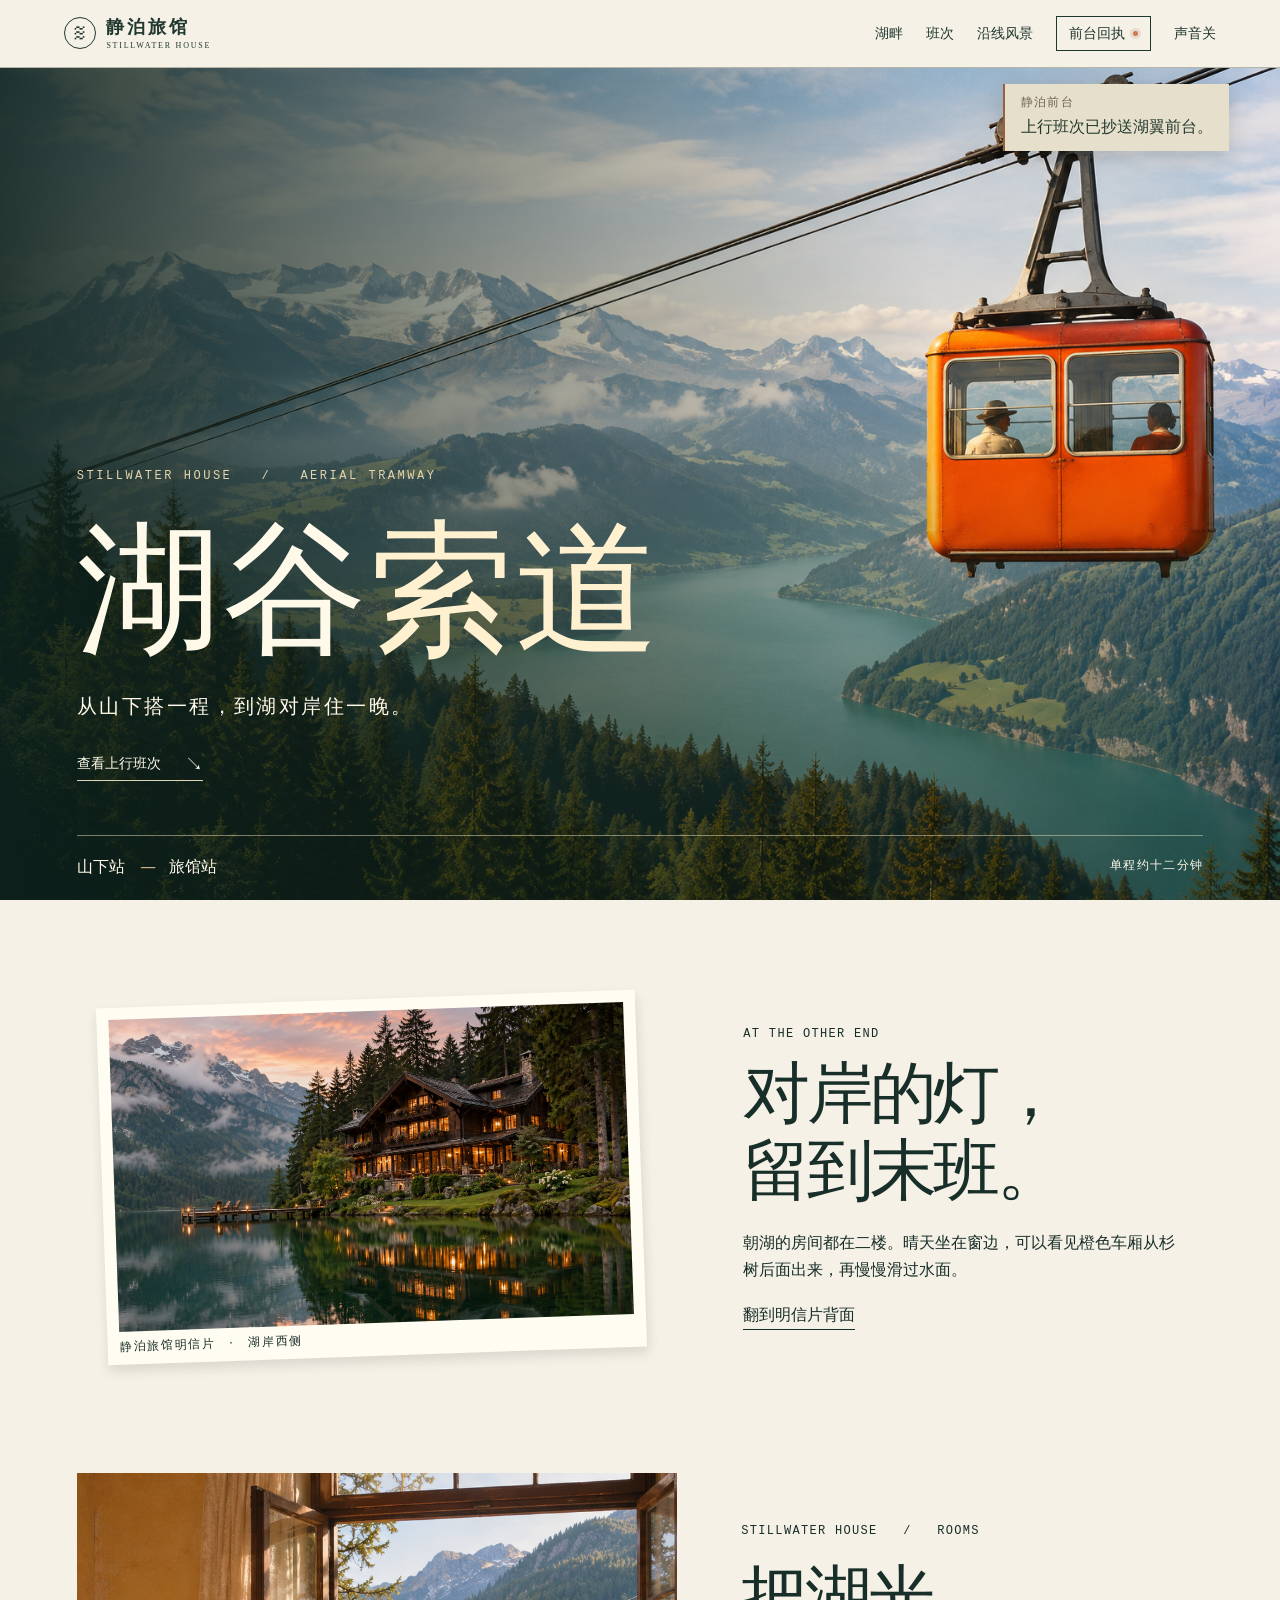
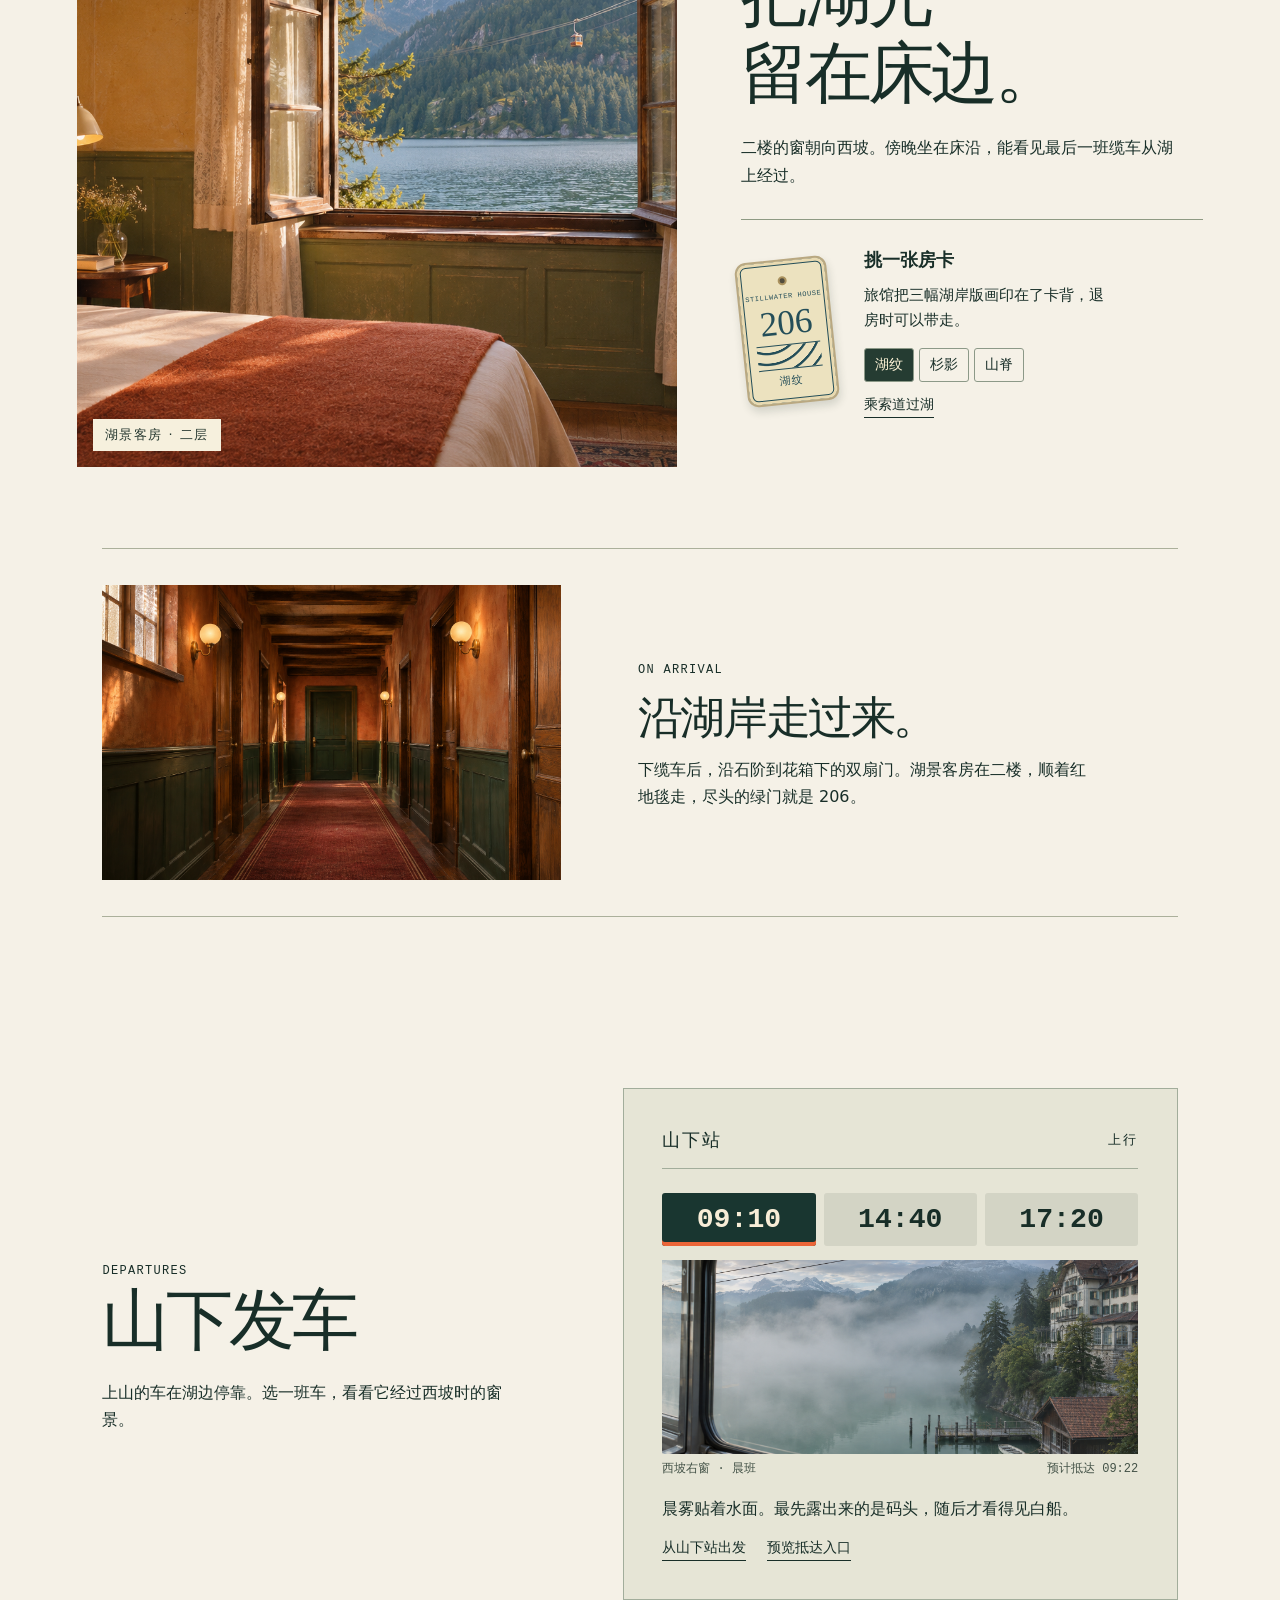
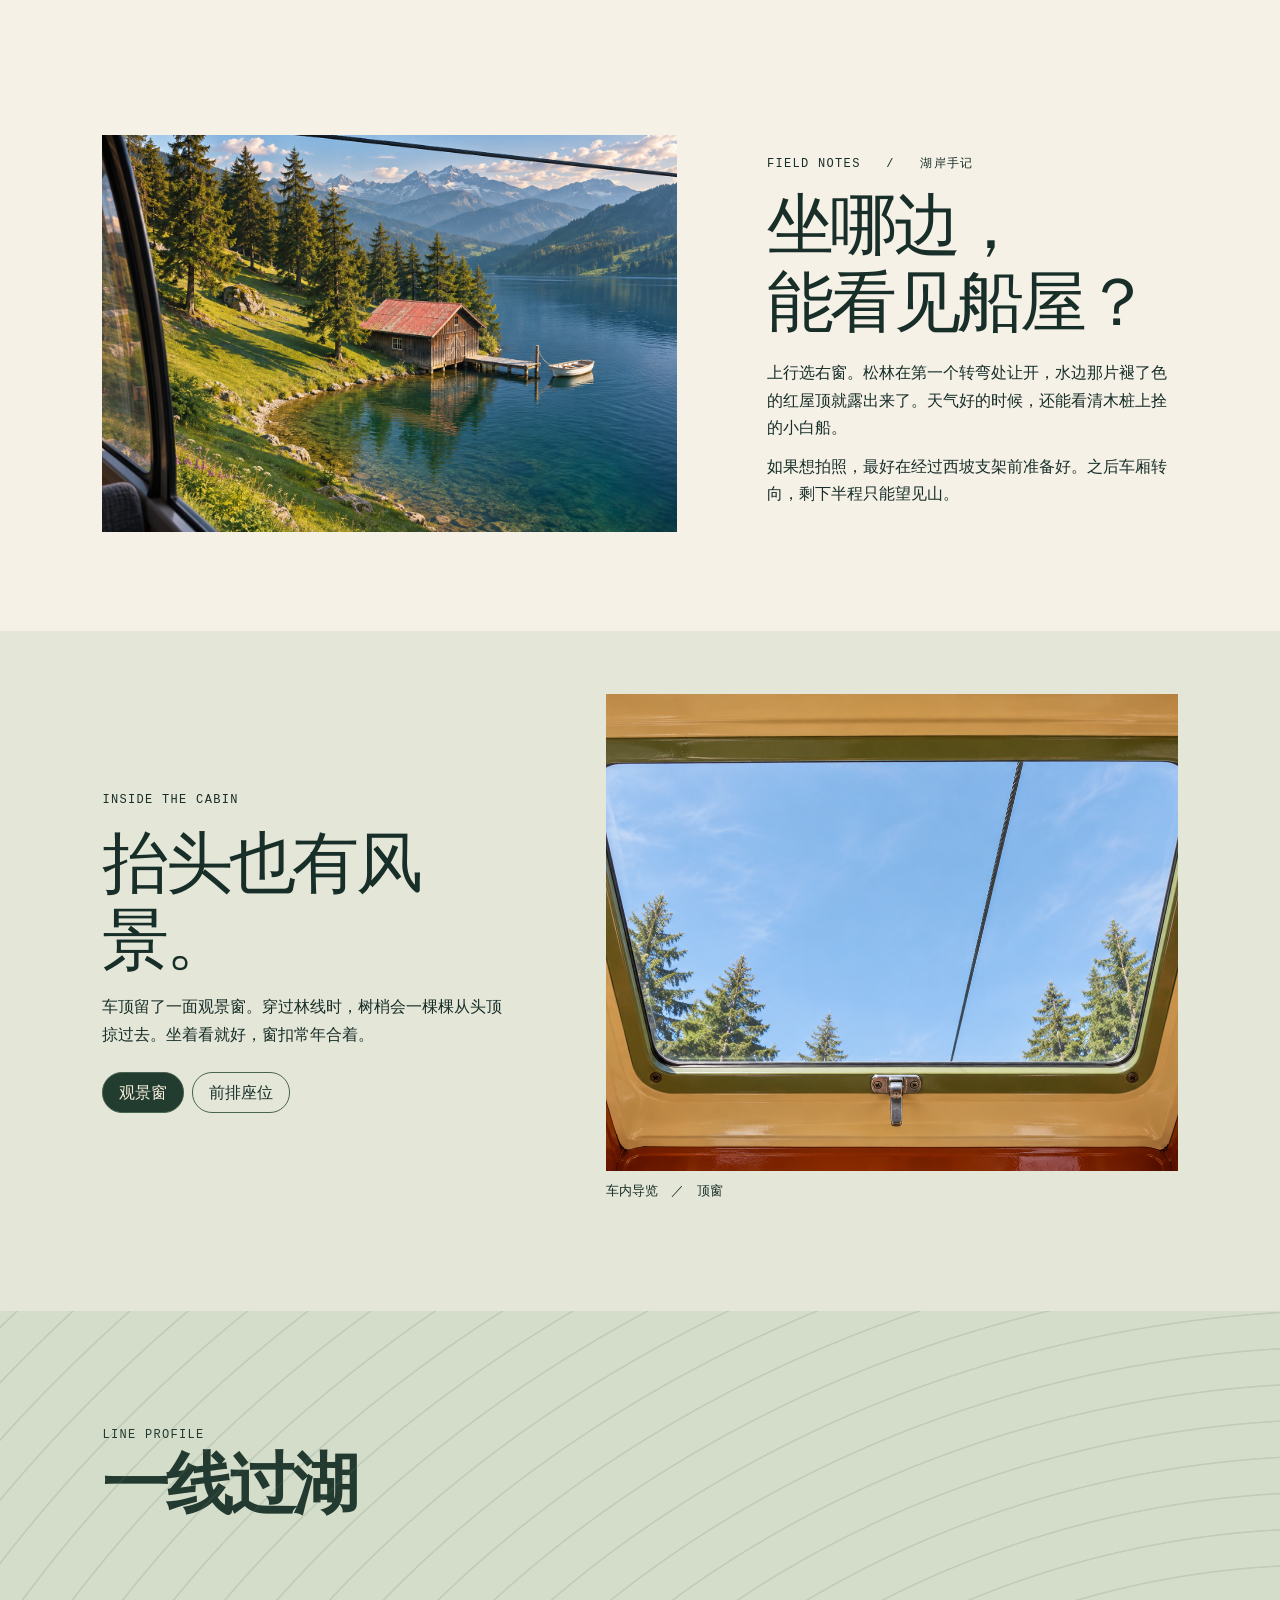
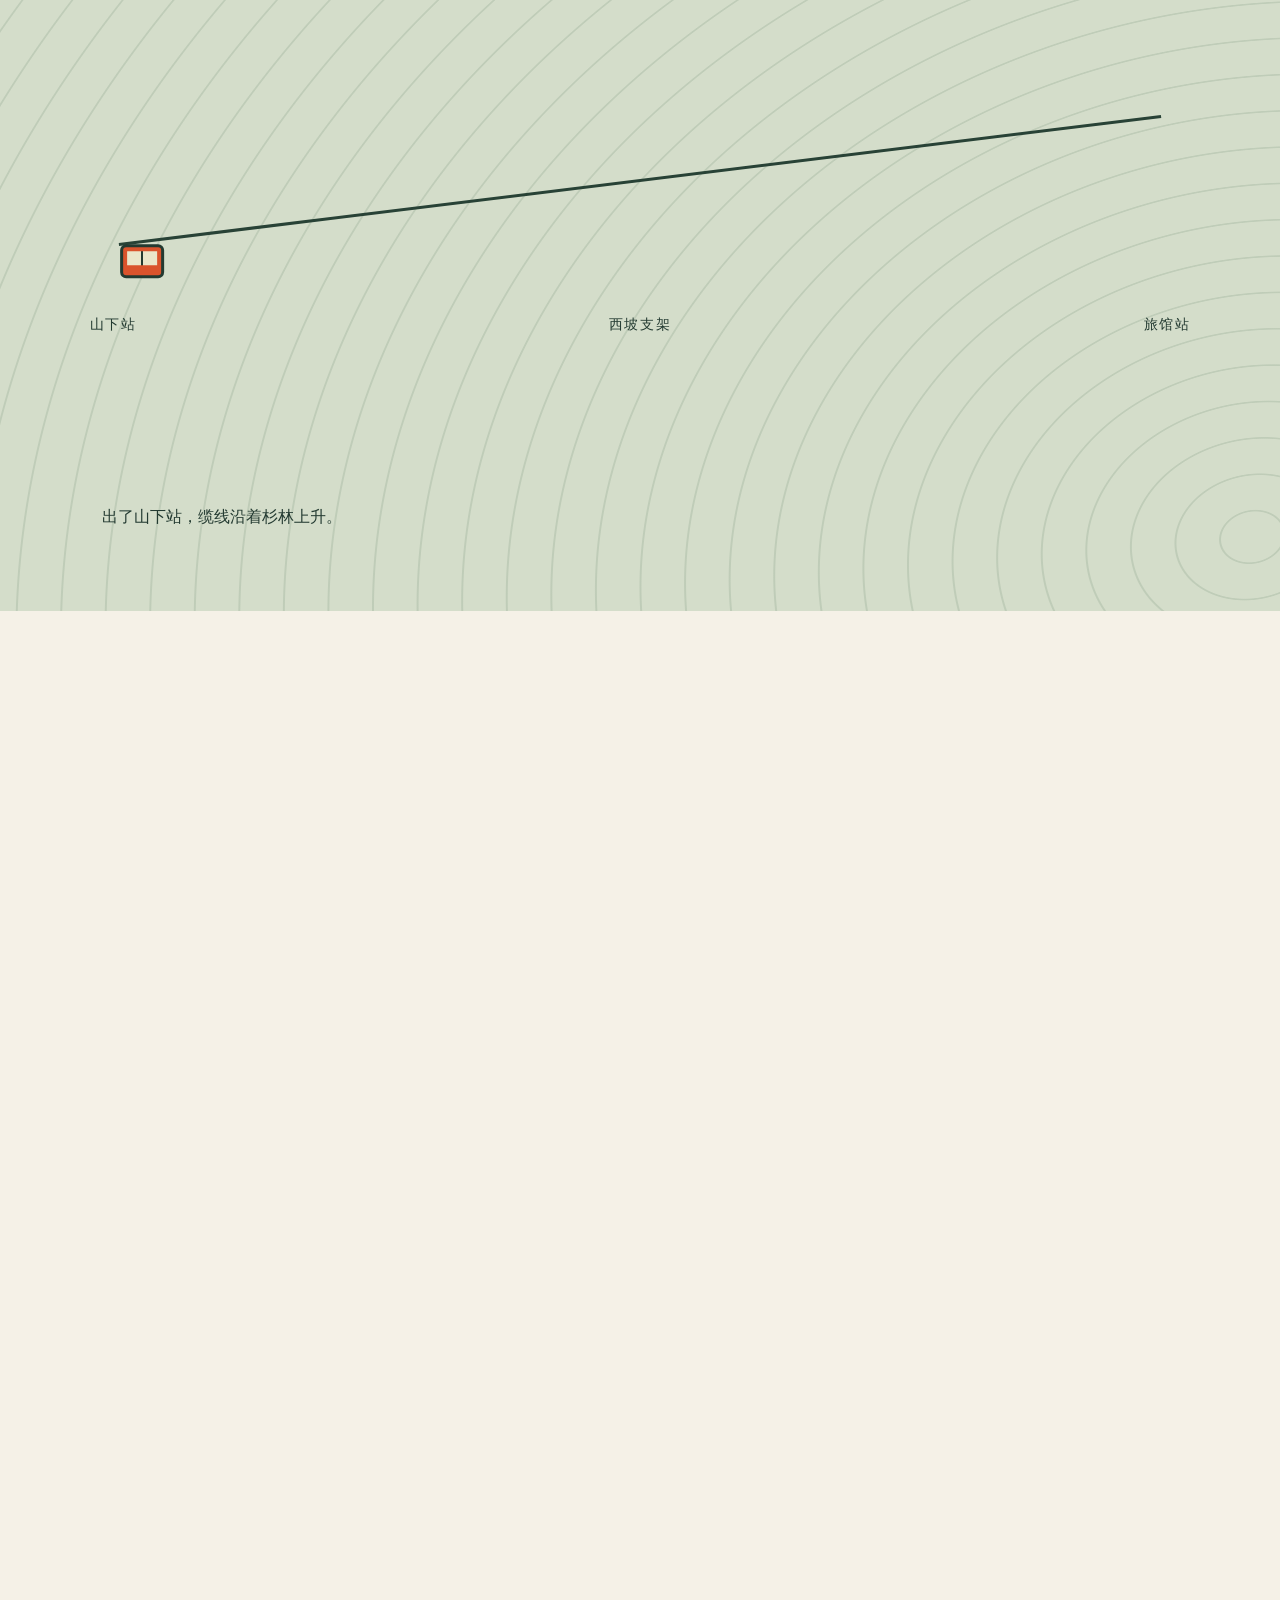
==== commit 6c83ba22: "Branch the hotel arrival and its interactive encounter by departure time" ====
--- a/index.html
+++ b/index.html
@@ -1,4 +1,4 @@
-<!doctype html><html lang="zh-CN"><head><meta charset="utf-8"><meta name="viewport" content="width=device-width,initial-scale=1"><meta name="theme-color" content="#f2efdf"><title>静泊旅馆 · 湖谷索道</title><link rel="stylesheet" href="tram.css?v=departures"></head><body id="top" data-print="lake" data-run="morning">
+<!doctype html><html lang="zh-CN"><head><meta charset="utf-8"><meta name="viewport" content="width=device-width,initial-scale=1"><meta name="theme-color" content="#f2efdf"><title>静泊旅馆 · 湖谷索道</title><link rel="stylesheet" href="tram.css?v=house-entries"></head><body id="top" data-print="lake" data-run="morning">
 <header id="mast"><a class="logo" href="#top"><span class="mark" aria-hidden="true">≋</span><span class="wordmark">静泊旅馆<small>STILLWATER HOUSE</small></span></a><nav aria-label="旅馆导航"><a href="#lakeside">湖畔</a><a href="#service">班次</a><a href="#route">沿线风景</a><button class="desk-open" type="button" aria-haspopup="dialog">前台回执<i class="desk-dot" aria-hidden="true"></i></button><button id="sound" aria-pressed="false">声音关</button></nav><span class="depth-rule" aria-hidden="true"></span></header>
 <dialog id="desk" aria-labelledby="desk-title"><div class="desk-inner"><div class="desk-head"><small>STILLWATER HOUSE</small><button type="button" id="desk-close" aria-label="关闭回执">×</button></div><h2 id="desk-title">前台回执</h2><dl><div><dt>上行班次</dt><dd id="receipt-time">09:10</dd></div><div><dt>房卡版画</dt><dd id="receipt-print">湖纹</dd></div><div><dt>领取地点</dt><dd id="receipt-where">湖翼前台</dd></div></dl><div class="counterfoil"><span class="receipt-stamp" aria-hidden="true">已签收</span><p id="receipt-message">选好班次和房卡，可以在这里核对。</p></div><a href="#rooms" id="desk-edit">查看房卡</a></div></dialog>
 <div class="desk-note" aria-hidden="true"><small>静泊前台</small><span></span></div>
@@ -10,7 +10,7 @@
   <div class="key-sampler"><div class="room-key" aria-hidden="true"><i class="eyelet"></i><span>STILLWATER HOUSE</span><b>206</b><i class="key-print"></i><em data-key-name>湖纹</em></div><div class="key-controls"><h3>挑一张房卡</h3><p>旅馆把三幅湖岸版画印在了卡背，退房时可以带走。</p>
   <div class="print-picks" role="group" aria-label="房卡版画"><button data-print="lake" aria-pressed="true">湖纹</button><button data-print="pine" aria-pressed="false">杉影</button><button data-print="ridge" aria-pressed="false">山脊</button></div><a class="ride-again" href="#route">乘索道过湖</a></div></div></div>
 </section>
-<aside class="arrival-guide" aria-label="抵达指引"><figure><img src="landing-day.png" width="1672" height="941" alt="湖翼二层的红地毯与走廊尽头的绿门" loading="lazy"></figure><div><small>ON ARRIVAL</small><h2>沿湖岸走过来。</h2><p id="arrival-directions">下缆车后，沿石阶到花箱下的双扇门。湖景客房在二楼，顺着红地毯走，尽头的绿门就是 206。</p></div></aside><section class="service" id="service"><div class="sectiontitle"><small>DEPARTURES</small><h2>山下发车</h2><p>上山的车在湖边停靠。选一班车，看看它经过西坡时的窗景。</p></div><div class="board"><div class="boardtop">山下站 <span>上行</span></div><div class="times" role="group" aria-label="班次"><button aria-pressed="true">09:10</button><button aria-pressed="false">14:40</button><button aria-pressed="false">17:20</button></div><figure class="departure-view"><img id="run-preview" src="west-morning.png" loading="lazy" alt="晨雾中的湖岸和白船"><figcaption><span id="run-caption">西坡右窗 · 晨班</span><span id="run-eta">预计抵达 09:22</span></figcaption></figure><p id="weather" aria-live="polite">晨雾贴着水面。最先露出来的是码头，随后才看得见白船。</p><a class="boarding-link" href="#route">从山下站出发</a></div></section>
+<aside class="arrival-guide" aria-label="抵达指引"><figure><img src="landing-day.png" width="1672" height="941" alt="湖翼二层的红地毯与走廊尽头的绿门" loading="lazy"></figure><div><small>ON ARRIVAL</small><h2>沿湖岸走过来。</h2><p id="arrival-directions">下缆车后，沿石阶到花箱下的双扇门。湖景客房在二楼，顺着红地毯走，尽头的绿门就是 206。</p></div></aside><section class="service" id="service"><div class="sectiontitle"><small>DEPARTURES</small><h2>山下发车</h2><p>上山的车在湖边停靠。选一班车，看看它经过西坡时的窗景。</p></div><div class="board"><div class="boardtop">山下站 <span>上行</span></div><div class="times" role="group" aria-label="班次"><button aria-pressed="true">09:10</button><button aria-pressed="false">14:40</button><button aria-pressed="false">17:20</button></div><figure class="departure-view"><img id="run-preview" src="west-morning.png" loading="lazy" alt="晨雾中的湖岸和白船"><figcaption><span id="run-caption">西坡右窗 · 晨班</span><span id="run-eta">预计抵达 09:22</span></figcaption></figure><p id="weather" aria-live="polite">晨雾贴着水面。最先露出来的是码头，随后才看得见白船。</p><a class="boarding-link" href="#route">从山下站出发</a> <a class="entry-shortcut" href="#check-in">预览抵达入口</a></div></section>
 <section class="fieldguide"><div class="guidepic"><img src="boathouse.png" alt="红顶船屋旁拴着一条白色划艇"></div><div><small>FIELD NOTES &nbsp; / &nbsp; 湖岸手记</small><h2>坐哪边，<br>能看见船屋？</h2><p>上行选右窗。松林在第一个转弯处让开，水边那片褪了色的红屋顶就露出来了。天气好的时候，还能看清木桩上拴的小白船。</p><p>如果想拍照，最好在经过西坡支架前准备好。之后车厢转向，剩下半程只能望见山。</p></div></section><section class="seat-guide" aria-labelledby="seat-title"><div class="seat-copy"><small>INSIDE THE CABIN</small><h2 id="seat-title">抬头也有风景。</h2><p>车顶留了一面观景窗。穿过林线时，树梢会一棵棵从头顶掠过去。坐着看就好，窗扣常年合着。</p><div class="seat-picks" role="group" aria-label="车厢视角"><button type="button" aria-pressed="true">观景窗</button><button type="button" aria-pressed="false">前排座位</button></div></div><figure><img id="seat-view" src="skylight.png" alt="从座位仰望观景窗，窗外是天光与树梢"><figcaption id="seat-caption">车内导览　／　顶窗</figcaption></figure></section><div class="journey" id="route"><div class="journey-stage"><section class="map"><div class="mapscreen"><div class="maptitle"><small>LINE PROFILE</small><h2>一线过湖</h2></div><div class="contours" aria-hidden="true"></div><div class="track" aria-hidden="true"><b class="car"><i></i></b><b class="car echo"><i></i></b></div><div class="stops"><span>山下站</span><span>西坡支架</span><span>旅馆站</span></div><p id="map-note">出了山下站，缆线沿着杉林上升。</p></div></section>
 <section class="ride"><div class="ride-screen"><div class="ride-image"></div><div class="pane-lake" aria-hidden="true"></div><div class="run-view" role="img" aria-label="西坡车窗外的晨雾"></div><div class="run-fog" aria-hidden="true"></div><div class="run-shadow" aria-hidden="true"><i></i></div><div class="run-signals" aria-hidden="true"><span>停靠信号</span><i></i><i></i><i></i></div><div class="ride-border"></div><div class="label"><small id="ride-en">WEST SLOPE</small><p id="ride-cn">西坡 · 车窗朝北</p></div></div></section>
 <section class="shorepass"><div class="shore-screen"><div class="shore-photo"></div><div class="pillar" aria-hidden="true"></div><div class="window-edge"></div><div class="label"><small id="shore-marker">WEST PYLON　/　西坡支架</small><p id="shore-label">右窗 · 湖岸</p></div></div></section><section class="listening"><div class="listening-screen"><div class="trees-above"></div><div class="cable-shade"></div><div class="pass-omen" aria-hidden="true"></div><div class="label"><small>BETWEEN TOWERS</small><p id="interval">两座支架之间</p></div></div></section><section class="crossing"><div class="platform-screen"><div class="platform-image"></div><div class="other-board" aria-hidden="true"><strong>山下发车</strong><div>09:10　14:40　17:20</div><i id="other-time">09:10</i></div><div class="far-key"><div class="room-key" aria-hidden="true"><i class="eyelet"></i><span>STILLWATER HOUSE</span><b>206</b><i class="key-print"></i><em data-key-name>湖纹</em></div></div><div class="label"><small>PASSING LOOP</small><p id="station-note">对向车在这里交会。</p></div></div></section>
@@ -18,12 +18,19 @@
   <div class="shore-lodge" aria-hidden="true"></div><div class="porch-close" aria-hidden="true"></div>
   <div class="label"><small>STILLWATER HOUSE</small><p id="arrival-caption">湖岸步道</p></div>
 </div></section>
-<section class="landing" aria-label="二楼湖翼走廊"><div class="landing-screen">
+<section class="check-in" id="check-in" aria-label="旅馆接待处"><div class="entry-screen">
+ <div class="entry-plate" role="img" aria-label="雾中的早班前台和黄铜柜铃"></div>
+ <div class="entry-copy"><small id="entry-service">09:10　／　晨班</small><h2 id="entry-title">早班前台</h2><p id="entry-prompt">柜台上只留了一只铃。</p>
+ <div class="entry-tools"><button type="button" data-act="ring">按一下柜铃</button><button type="button" data-act="lift">按下二楼</button><button type="button" data-act="letter">拆开信封</button></div>
+ <div class="entry-answer" aria-live="polite"></div></div>
+ <div class="lift-dial" aria-hidden="true">Ⅰ</div><div class="bell-wave" aria-hidden="true"></div>
+ <div class="letter-slip" aria-hidden="true"><small>静泊旅馆　／　夜班存根</small><b>206</b><span id="letter-mark"></span></div>
+ </div></section><section class="landing" aria-label="二楼湖翼走廊"><div class="landing-screen">
   <div class="landing-view" role="img" aria-label="沿着红色地毯走向尽头的绿门"><div class="hall-lit"></div><div class="hall-late"></div></div>
   <div class="reading-light" aria-hidden="true"></div><div class="hall-shade" aria-hidden="true"></div><div class="hall-credit"><small>LAKE WING</small><p>二层 · 湖翼</p></div>
 </div></section><section class="guestroom" aria-label="二楼湖景客房"><div class="room-screen">
  <div class="room-take" role="img" aria-label="住客视角下的二楼客房"><div class="lamplight"></div><div class="nightprint"></div></div>
  <div class="room-dark" aria-hidden="true"></div><div class="room-door" aria-hidden="true"></div>
  <div class="impact-shot" aria-hidden="true"><img alt="" decoding="async"></div>
- <div class="night-credit"><small>STILLWATER HOUSE &nbsp; / &nbsp; 206</small><p id="night-line">湖景客房 · 二层</p><a class="replay-key" href="#rooms">换一张房卡</a><a id="back" href="#top">回到山下站</a></div></div></section></div></div>
-</main><footer><span>静泊旅馆　/　湖谷索道</span><a href="#service">查看班次</a></footer><script src="tram.js?v=departures"></script></body></html>+ <div class="night-credit"><small>STILLWATER HOUSE &nbsp; / &nbsp; 206</small><p id="night-line">湖景客房 · 二层</p><a class="replay-service" href="#service">换个班次</a><a class="replay-key" href="#rooms">换一张房卡</a><a id="back" href="#top">回到山下站</a></div></div></section></div></div>
+</main><footer><span>静泊旅馆　/　湖谷索道</span><a href="#service">查看班次</a></footer><script src="tram.js?v=house-entries"></script></body></html>
--- a/tram.css
+++ b/tram.css
@@ -188,3 +188,30 @@
 .run-signals i:after{content:"";position:absolute;inset:1px;border-radius:100%;background:#ffce79;box-shadow:0 0 8px #fac66b}
 .run-signals i:nth-of-type(1):after{opacity:var(--lamp-a,0)}.run-signals i:nth-of-type(2):after{opacity:var(--lamp-b,0)}.run-signals i:nth-of-type(3):after{opacity:var(--lamp-c,0)}
 @media(prefers-reduced-motion:reduce){.run-view,.run-fog{transform:none}.run-shadow{transform:none!important}}
+
+.entry-shortcut,.replay-service{display:inline-block;font-size:.875rem;border-bottom:1px solid currentColor;margin:.75rem 1rem 0 0}
+.boarding-link{margin-right:1rem}
+.running .guestroom:not(.arrived) .replay-service{visibility:hidden}
+.check-in{background:#131810;color:#fff3dd;height:340svh}
+.entry-screen{position:sticky;top:0;height:100svh;overflow:hidden;isolation:isolate}
+.entry-plate{position:absolute;inset:0;background:center/cover no-repeat;transform:scale(var(--entry-scale,1))}
+[data-run=morning] .entry-plate{background-image:url(entry-morning.png)}
+[data-run=afternoon] .entry-plate{background-image:url(entry-afternoon.png)}
+[data-run=evening] .entry-plate{background-image:url(entry-evening.png)}
+.entry-copy{position:absolute;left:6vw;bottom:8svh;background:#101812df;padding:16px 23px;max-width:min(88vw,360px);border-left:2px solid #b7925b;z-index:2}
+.entry-copy h2{font:500 clamp(26px,4vw,52px)/1.25 var(--serif);margin:.12em 0}.entry-copy p{font-size:.94rem}
+.entry-tools button{display:none;background:#ded3b8;color:#29362d;border:1px solid #e6ddc6;padding:6px 14px;margin-top:12px;cursor:pointer;font:inherit}
+[data-run=morning] [data-act=ring],[data-run=afternoon] [data-act=lift],[data-run=evening] [data-act=letter]{display:inline-block}
+.entry-answer:not(:empty){margin-top:10px;color:#f0d3a4;font-size:.9rem}
+.lift-dial,.letter-slip,.bell-wave{display:none;position:absolute;pointer-events:none}
+[data-run=afternoon] .lift-dial{display:block;top:17%;left:50%;transform:translateX(-50%);background:#212016;border:3px double #958254;border-radius:50% 50% 4px 4px;color:#e1c692;padding:3px 21px;text-align:center;font:28px Georgia}
+.check-in.moving .entry-plate{animation:lift-cross 1.9s ease-in-out}
+@keyframes lift-cross{0%,100%{filter:brightness(1)}50%{filter:brightness(.26);transform:scale(1.12) translateY(2.5%)}}
+[data-run=morning] .rung .bell-wave{display:block;top:57%;left:50%;width:100px;height:42px;border:2px solid #fff0bf;border-radius:50%;animation:ring-away .7s ease-out both}
+[data-run=morning] .echo .bell-wave{top:28%;width:60px;height:23px;animation:reply-away .85s ease-out both}
+@keyframes ring-away{from{transform:translate(-50%,-50%) scale(.45);opacity:.8}to{transform:translate(-50%,-50%) scale(2.3);opacity:0}}
+@keyframes reply-away{from{transform:translate(-50%,-50%) scale(.4);opacity:.65}to{transform:translate(-50%,-50%) scale(2.3);opacity:0}}
+[data-run=evening] .answered .letter-slip{display:grid;gap:10px;left:51%;top:39%;padding:18px 28px;background:#e1d4af;color:#342f23;border-top:5px solid #897450;box-shadow:0 8px 25px #0008;transform:rotate(-5deg);font-family:monospace}
+.letter-slip b{font:46px Georgia}.letter-slip span{border-top:1px dashed;padding-top:8px}
+@media(max-width:680px){.entry-copy{left:5vw;bottom:6svh}.entry-copy h2{font-size:27px}.letter-slip{left:35%!important;top:22%!important}.entry-shortcut{margin-right:0}}
+@media(prefers-reduced-motion:reduce){.check-in .entry-plate{animation:none;transform:none}.entry-screen .bell-wave{display:none!important}}
